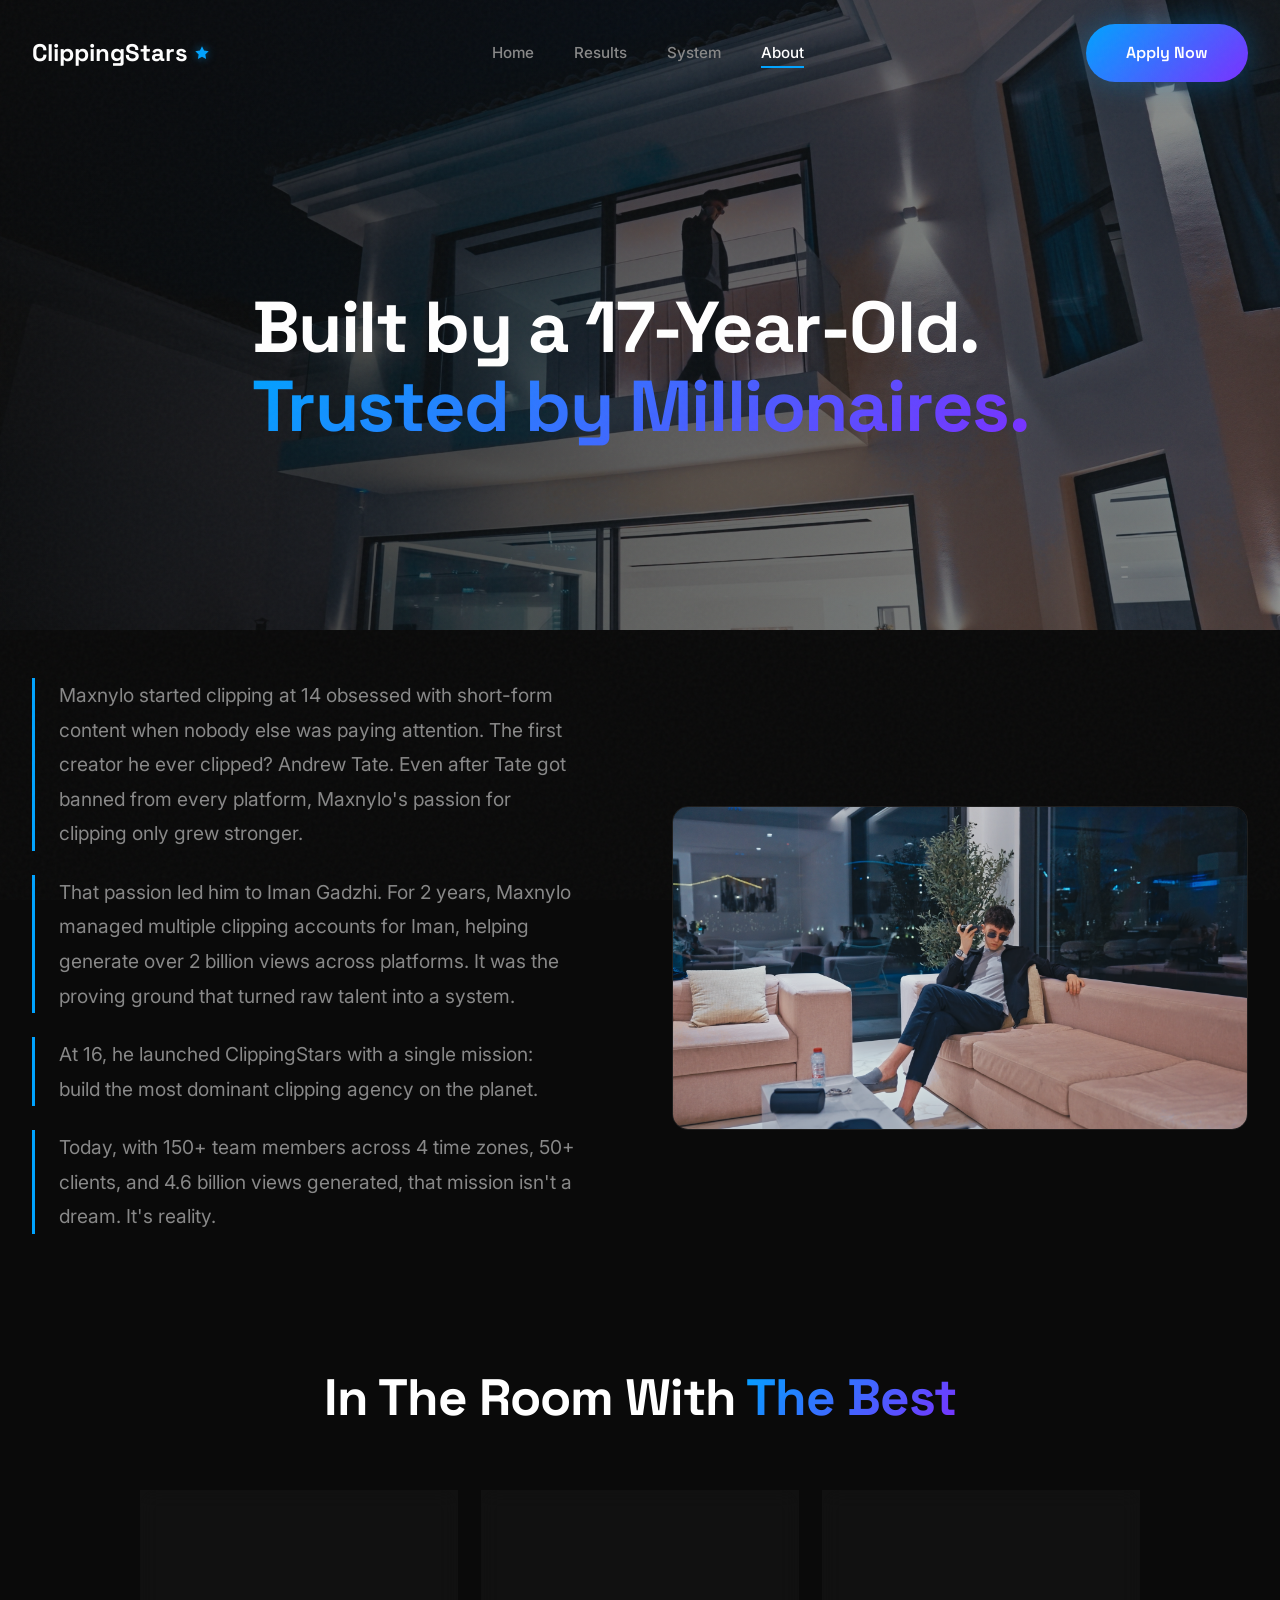
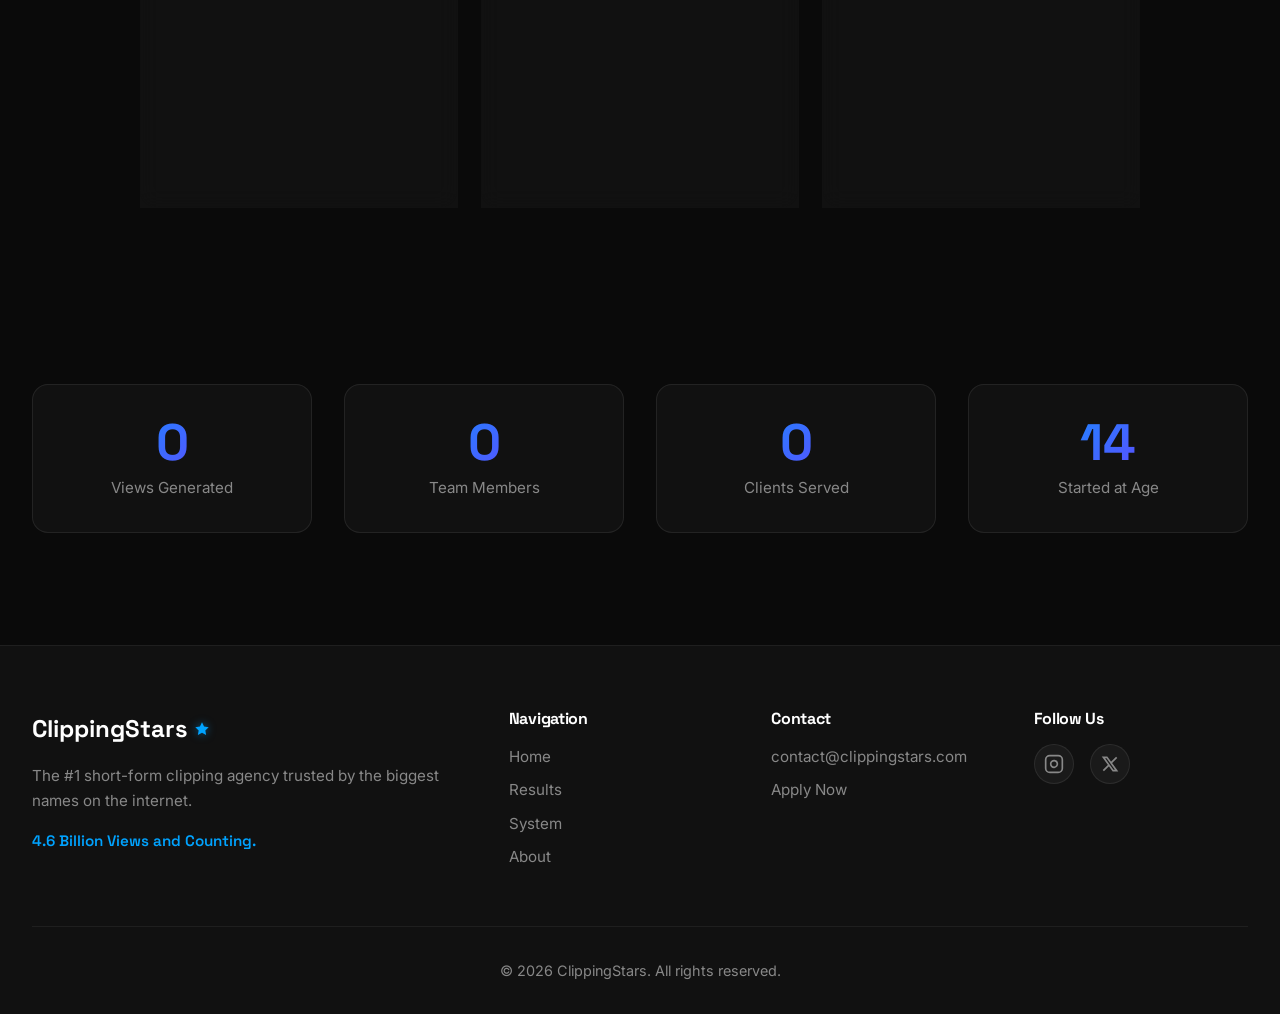
==== about.html @ 066b155d "Remove CTA sections from results, system, and about pages Keep the CTA section only on the homepage." ====
<!DOCTYPE html>
<html lang="en">
<head>
  <meta charset="UTF-8">
  <meta name="viewport" content="width=device-width, initial-scale=1.0">
  <meta name="description" content="About ClippingStars - Built by Maxnylo at 17 years old. Trusted by millionaires. 4.6B+ views generated. Follow @maxnylo">
  <title>About Us | ClippingStars</title>
  <link rel="icon" type="image/svg+xml" href="favicon.svg">
  <link rel="icon" type="image/x-icon" href="favicon.ico">
  <link rel="stylesheet" href="styles.css">
  <link rel="preconnect" href="https://fonts.googleapis.com">
  <link rel="preconnect" href="https://fonts.gstatic.com" crossorigin>
  <link href="https://fonts.googleapis.com/css2?family=Inter:wght@300;400;500;600;700;800&family=Space+Grotesk:wght@400;500;600;700&display=swap" rel="stylesheet">
</head>
<body>

  <!-- Navigation -->
  <nav class="navbar">
    <div class="container">
      <a href="index.html" class="logo">ClippingStars<span class="logo-star"><svg viewBox="0 0 24 24" xmlns="http://www.w3.org/2000/svg"><path d="M12 2l3.09 6.26L22 9.27l-5 4.87 1.18 6.88L12 17.77l-6.18 3.25L7 14.14 2 9.27l6.91-1.01L12 2z"/></svg></span></a>
      <ul class="nav-links">
        <li><a href="index.html">Home</a></li>
        <li><a href="results.html">Results</a></li>
        <li><a href="system.html">System</a></li>
        <li><a href="about.html" class="active">About</a></li>
      </ul>
      <div class="nav-cta">
        <a href="#cta" class="btn btn-primary">Apply Now</a>
      </div>
      <div class="menu-toggle">
        <span></span>
        <span></span>
        <span></span>
      </div>
    </div>
  </nav>

  <!-- Mobile Menu -->
  <div class="mobile-menu">
    <a href="index.html">Home</a>
    <a href="results.html">Results</a>
    <a href="system.html">System</a>
    <a href="about.html" class="active">About</a>
    <a href="#cta" class="btn btn-primary">Apply Now</a>
  </div>

  <!-- Hero Section -->
  <section class="hero" style="min-height: 70vh;">
    <img src="assets/max_photos/balcony_night.png" alt="Maxnylo" class="hero-bg" loading="eager">
    <div class="hero-overlay"></div>
    <div class="container">
      <div class="hero-content" style="padding-top: 8rem;">
        <h1 class="fade-in">Built by a 17-Year-Old.<br><span class="gradient-text">Trusted by Millionaires.</span></h1>
      </div>
    </div>
  </section>

  <!-- Founder Story Section -->
  <section class="founder-story">
    <div class="container">
      <div class="founder-section">
        <div class="founder-text fade-in">
          <blockquote>
            Maxnylo started clipping at 14 obsessed with short-form content when nobody else was paying attention. The first creator he ever clipped? Andrew Tate. Even after Tate got banned from every platform, Maxnylo's passion for clipping only grew stronger.
          </blockquote>
          <blockquote>
            That passion led him to Iman Gadzhi. For 2 years, Maxnylo managed multiple clipping accounts for Iman, helping generate over 2 billion views across platforms. It was the proving ground that turned raw talent into a system.
          </blockquote>
          <blockquote>
            At 16, he launched ClippingStars with a single mission: build the most dominant clipping agency on the planet.
          </blockquote>
          <blockquote>
            Today, with 150+ team members across 4 time zones, 50+ clients, and 4.6 billion views generated, that mission isn't a dream. It's reality.
          </blockquote>
        </div>
        <div class="founder-image fade-in-right">
          <img src="assets/max_photos/lounge_premium.png" alt="Maxnylo - Founder of ClippingStars" loading="lazy">
        </div>
      </div>
    </div>
  </section>

  <!-- Social Proof Photos Section -->
  <section class="social-proof-section">
    <div class="container">
      <div class="section-header fade-in">
        <h2>In The Room With <span class="gradient-text">The Best</span></h2>
      </div>
      <div class="social-proof-grid">
        <figure class="social-proof-item fade-in">
          <img src="assets/social_proof/max_iman.jpeg" alt="Social proof" loading="lazy">
        </figure>
        <figure class="social-proof-item fade-in stagger-1">
          <img src="assets/social_proof/max_proof_3.jpg" alt="Social proof" loading="lazy" style="object-position: center 30%;">
        </figure>
        <figure class="social-proof-item fade-in stagger-2">
          <img src="assets/social_proof/max_proof_4.jpg" alt="Social proof" loading="lazy">
        </figure>
      </div>
    </div>
  </section>

  <!-- Key Stats Section -->
  <section class="key-stats-section">
    <div class="container">
      <div class="key-stats">
        <div class="key-stat fade-in">
          <div class="key-stat-number" data-count="4600000000" data-suffix="+">0</div>
          <div class="key-stat-label">Views Generated</div>
        </div>
        <div class="key-stat fade-in stagger-1">
          <div class="key-stat-number" data-count="150" data-suffix="+">0</div>
          <div class="key-stat-label">Team Members</div>
        </div>
        <div class="key-stat fade-in stagger-2">
          <div class="key-stat-number" data-count="50" data-suffix="+">0</div>
          <div class="key-stat-label">Clients Served</div>
        </div>
        <div class="key-stat fade-in stagger-3">
          <div class="key-stat-number">14</div>
          <div class="key-stat-label">Started at Age</div>
        </div>
      </div>
    </div>
  </section>

  <!-- Footer -->
  <footer class="footer">
    <div class="container">
      <div class="footer-content">
        <div class="footer-brand">
          <a href="index.html" class="logo">ClippingStars<span class="logo-star"><svg viewBox="0 0 24 24" xmlns="http://www.w3.org/2000/svg"><path d="M12 2l3.09 6.26L22 9.27l-5 4.87 1.18 6.88L12 17.77l-6.18 3.25L7 14.14 2 9.27l6.91-1.01L12 2z"/></svg></span></a>
          <p>The #1 short-form clipping agency trusted by the biggest names on the internet.</p>
          <p class="footer-tagline">4.6 Billion Views and Counting.</p>
        </div>
        <div class="footer-nav">
          <h4>Navigation</h4>
          <ul class="footer-links">
            <li><a href="index.html">Home</a></li>
                        <li><a href="results.html">Results</a></li>
            <li><a href="system.html">System</a></li>
            <li><a href="about.html">About</a></li>
          </ul>
        </div>
        <div class="footer-contact">
          <h4>Contact</h4>
          <ul class="footer-links">
            <li><a href="mailto:contact@clippingstars.com">contact@clippingstars.com</a></li>
            <li><a href="#cta">Apply Now</a></li>
          </ul>
        </div>
        <div class="footer-social">
          <h4>Follow Us</h4>
          <div class="social-links">
            <a href="https://www.instagram.com/maxnylo" aria-label="Instagram @maxnylo">
              <svg xmlns="http://www.w3.org/2000/svg" width="20" height="20" viewBox="0 0 24 24" fill="none" stroke="currentColor" stroke-width="2">
                <rect x="2" y="2" width="20" height="20" rx="5" ry="5"/>
                <path d="M16 11.37A4 4 0 1 1 12.63 8 4 4 0 0 1 16 11.37z"/>
                <line x1="17.5" y1="6.5" x2="17.51" y2="6.5"/>
              </svg>
            </a>
            <a href="#" aria-label="Twitter/X">
              <svg xmlns="http://www.w3.org/2000/svg" width="20" height="20" viewBox="0 0 24 24" fill="none" stroke="currentColor" stroke-width="2">
                <path d="M4 4l11.733 16h4.267l-11.733-16zM4 20l6.4-6.4M20 4l-6.4 6.4"/>
              </svg>
            </a>
          </div>
        </div>
      </div>
      <div class="footer-bottom">
        <p>&copy; 2026 ClippingStars. All rights reserved.</p>
      </div>
    </div>
  </footer>

  <!-- Mobile Bottom Navigation -->
  <nav class="bottom-nav">
    <a href="index.html" class="bottom-nav-item">
      <svg xmlns="http://www.w3.org/2000/svg" width="24" height="24" viewBox="0 0 24 24" fill="none" stroke="currentColor" stroke-width="2">
        <path d="M3 9l9-7 9 7v11a2 2 0 0 1-2 2H5a2 2 0 0 1-2-2z"/>
        <polyline points="9 22 9 12 15 12 15 22"/>
      </svg>
      <span>Home</span>
    </a>
    <a href="results.html" class="bottom-nav-item">
      <svg xmlns="http://www.w3.org/2000/svg" width="24" height="24" viewBox="0 0 24 24" fill="none" stroke="currentColor" stroke-width="2">
        <path d="M6 9H4.5a2.5 2.5 0 0 1 0-5C7 4 8 5.5 8 8v9a2 2 0 0 1-2 2H4"/>
        <path d="M18 9h1.5a2.5 2.5 0 0 0 0-5C17 4 16 5.5 16 8v9a2 2 0 0 0 2 2h2"/>
        <path d="M8 4h8"/>
        <path d="M8 8h8"/>
      </svg>
      <span>Results</span>
    </a>
    <a href="system.html" class="bottom-nav-item">
      <svg xmlns="http://www.w3.org/2000/svg" width="24" height="24" viewBox="0 0 24 24" fill="none" stroke="currentColor" stroke-width="2">
        <circle cx="12" cy="12" r="3"/>
        <path d="M19.4 15a1.65 1.65 0 0 0 .33 1.82l.06.06a2 2 0 0 1 0 2.83 2 2 0 0 1-2.83 0l-.06-.06a1.65 1.65 0 0 0-1.82-.33 1.65 1.65 0 0 0-1 1.51V21a2 2 0 0 1-2 2 2 2 0 0 1-2-2v-.09A1.65 1.65 0 0 0 9 19.4a1.65 1.65 0 0 0-1.82.33l-.06.06a2 2 0 0 1-2.83 0 2 2 0 0 1 0-2.83l.06-.06a1.65 1.65 0 0 0 .33-1.82 1.65 1.65 0 0 0-1.51-1H3a2 2 0 0 1-2-2 2 2 0 0 1 2-2h.09A1.65 1.65 0 0 0 4.6 9a1.65 1.65 0 0 0-.33-1.82l-.06-.06a2 2 0 0 1 0-2.83 2 2 0 0 1 2.83 0l.06.06a1.65 1.65 0 0 0 1.82.33H9a1.65 1.65 0 0 0 1-1.51V3a2 2 0 0 1 2-2 2 2 0 0 1 2 2v.09a1.65 1.65 0 0 0 1 1.51 1.65 1.65 0 0 0 1.82-.33l.06-.06a2 2 0 0 1 2.83 0 2 2 0 0 1 0 2.83l-.06.06a1.65 1.65 0 0 0-.33 1.82V9a1.65 1.65 0 0 0 1.51 1H21a2 2 0 0 1 2 2 2 2 0 0 1-2 2h-.09a1.65 1.65 0 0 0-1.51 1z"/>
      </svg>
      <span>System</span>
    </a>
    <a href="about.html" class="bottom-nav-item active">
      <svg xmlns="http://www.w3.org/2000/svg" width="24" height="24" viewBox="0 0 24 24" fill="none" stroke="currentColor" stroke-width="2">
        <circle cx="12" cy="12" r="10"/>
        <line x1="12" y1="16" x2="12" y2="12"/>
        <line x1="12" y1="8" x2="12.01" y2="8"/>
      </svg>
      <span>About</span>
    </a>
    <a href="#cta" class="bottom-nav-item bottom-nav-cta">
      <svg xmlns="http://www.w3.org/2000/svg" width="24" height="24" viewBox="0 0 24 24" fill="none" stroke="currentColor" stroke-width="2">
        <line x1="12" y1="19" x2="12" y2="5"/>
        <polyline points="5 12 12 5 19 12"/>
      </svg>
      <span>Apply</span>
    </a>
  </nav>

  <!-- Apply Modal -->
  <div class="apply-modal" id="applyModal">
    <div class="apply-overlay"></div>
    <div class="apply-card">
      <button class="apply-close" id="applyClose">&times;</button>
      <h2>Apply To Work With Us</h2>
      <form id="applyForm">
        <input type="text" name="name" placeholder="Your Name" required>
        <input type="email" name="email" placeholder="Your Email" required>
        <textarea name="message" placeholder="Tell us about your content and goals" rows="4" required></textarea>
        <button type="submit">Submit Application</button>
      </form>
      <div class="apply-success" id="applySuccess" style="display:none;">
        <h3>Application Received!</h3>
        <p>We'll be in touch within 48 hours.</p>
      </div>
    </div>
  </div>

  <script src="main.js"></script>
</body>
</html>
---- styles.css ----
/* ClippingStars Global Styles */

/* CSS Reset & Variables */
*, *::before, *::after {
  box-sizing: border-box;
  margin: 0;
  padding: 0;
}

:root {
  --bg-primary: #0a0a0a;
  --bg-secondary: #111111;
  --bg-card: rgba(255, 255, 255, 0.03);
  --text-primary: #ffffff;
  --text-secondary: #888888;
  --accent-blue: #00A3FF;
  --accent-purple: #7B2FFF;
  --gradient-main: linear-gradient(135deg, #00A3FF, #7B2FFF);
  --glow-blue: 0 0 30px rgba(0, 163, 255, 0.3);
  --border-subtle: 1px solid rgba(255, 255, 255, 0.06);
  --glass: rgba(255, 255, 255, 0.04);
  --glass-border: rgba(255, 255, 255, 0.08);
  --transition-fast: 0.2s ease;
  --transition-medium: 0.4s ease;
  --transition-slow: 0.6s ease;
}

/* Fonts */
@import url('https://fonts.googleapis.com/css2?family=Inter:wght@300;400;500;600;700;800&family=Space+Grotesk:wght@400;500;600;700&display=swap');

html {
  scroll-behavior: smooth;
}

body {
  font-family: 'Inter', -apple-system, BlinkMacSystemFont, sans-serif;
  background-color: var(--bg-primary);
  color: var(--text-primary);
  line-height: 1.6;
  overflow-x: hidden;
  -webkit-font-smoothing: antialiased;
  -moz-osx-font-smoothing: grayscale;
}

/* Background grain texture overlay */
body::before {
  content: '';
  position: fixed;
  top: 0;
  left: 0;
  width: 100%;
  height: 100%;
  background-image: url("data:image/svg+xml,%3Csvg viewBox='0 0 256 256' xmlns='http://www.w3.org/2000/svg'%3E%3Cfilter id='noise'%3E%3CfeTurbulence type='fractalNoise' baseFrequency='0.9' numOctaves='4' stitchTiles='stitch'/%3E%3C/filter%3E%3Crect width='100%25' height='100%25' filter='url(%23noise)'/%3E%3C/svg%3E");
  opacity: 0.03;
  pointer-events: none;
  z-index: 9999;
}

/* Typography */
h1, h2, h3, h4, h5, h6 {
  font-family: 'Space Grotesk', sans-serif;
  font-weight: 700;
  line-height: 1.1;
  letter-spacing: -0.02em;
}

h1 {
  font-size: clamp(2.5rem, 6vw, 4.5rem);
}

h2 {
  font-size: clamp(2rem, 4vw, 3.5rem);
}

h3 {
  font-size: clamp(1.5rem, 3vw, 2rem);
}

p {
  color: var(--text-secondary);
  font-size: 1.1rem;
  max-width: 650px;
}

a {
  color: var(--accent-blue);
  text-decoration: none;
  transition: var(--transition-fast);
}

a:hover {
  color: var(--text-primary);
}

img {
  max-width: 100%;
  height: auto;
  display: block;
}

/* Gradient text */
.gradient-text {
  background: var(--gradient-main);
  -webkit-background-clip: text;
  -webkit-text-fill-color: transparent;
  background-clip: text;
}

/* Container */
.container {
  max-width: 1400px;
  margin: 0 auto;
  padding: 0 2rem;
}

/* Buttons */
.btn {
  display: inline-flex;
  align-items: center;
  justify-content: center;
  gap: 0.5rem;
  padding: 1rem 2.5rem;
  font-family: 'Space Grotesk', sans-serif;
  font-size: 1rem;
  font-weight: 600;
  border: none;
  border-radius: 50px;
  cursor: pointer;
  transition: all var(--transition-medium);
  text-decoration: none;
}

.btn-primary {
  background: var(--gradient-main);
  color: var(--text-primary);
  box-shadow: var(--glow-blue);
}

.btn-primary:hover {
  transform: translateY(-3px);
  box-shadow: 0 0 50px rgba(0, 163, 255, 0.5);
  color: var(--text-primary);
}

.btn-secondary {
  background: transparent;
  color: var(--text-primary);
  border: 1px solid var(--glass-border);
}

.btn-secondary:hover {
  background: var(--glass);
  border-color: var(--accent-blue);
}

.btn-large {
  padding: 1.25rem 3rem;
  font-size: 1.1rem;
}

/* Text link with arrow */
.link-arrow {
  display: inline-flex;
  align-items: center;
  gap: 0.5rem;
  color: var(--accent-blue);
  font-weight: 500;
  transition: var(--transition-fast);
}

.link-arrow:hover {
  gap: 1rem;
  color: var(--text-primary);
}

/* Hero link - high visibility on dark backgrounds */
.link-arrow-hero {
  display: inline-flex;
  align-items: center;
  gap: 0.5rem;
  color: #ffffff;
  font-size: 1.125rem;
  font-weight: 500;
  transition: var(--transition-fast);
}

.link-arrow-hero:hover {
  gap: 1rem;
  color: #ffffff;
  text-shadow: 0 0 20px rgba(0, 163, 255, 0.6), 0 0 40px rgba(0, 163, 255, 0.3);
}

.link-arrow-hero span {
  transition: var(--transition-fast);
}

.link-arrow-hero:hover span {
  transform: translateX(4px);
}

/* ==================== NAVIGATION ==================== */
.navbar {
  position: fixed;
  top: 0;
  left: 0;
  right: 0;
  z-index: 1000;
  padding: 1.5rem 0;
  transition: all var(--transition-medium);
}

.navbar.scrolled {
  background: rgba(10, 10, 10, 0.95);
  backdrop-filter: blur(20px);
  padding: 1rem 0;
  border-bottom: var(--border-subtle);
}

.navbar .container {
  display: flex;
  align-items: center;
  justify-content: space-between;
}

.logo {
  font-family: 'Space Grotesk', sans-serif;
  font-size: 1.5rem;
  font-weight: 700;
  color: var(--text-primary);
  display: flex;
  align-items: center;
  gap: 0.25rem;
}

.logo-star {
  display: inline-flex;
  align-items: center;
  margin-left: 2px;
}

.logo-star svg {
  width: 16px;
  height: 16px;
  fill: var(--accent-blue);
  filter: drop-shadow(0 0 4px rgba(0, 163, 255, 0.5));
}

.nav-links {
  display: flex;
  align-items: center;
  gap: 2.5rem;
  list-style: none;
}

.nav-links a {
  color: var(--text-secondary);
  font-weight: 500;
  font-size: 0.95rem;
  transition: var(--transition-fast);
  position: relative;
}

.nav-links a::after {
  content: '';
  position: absolute;
  bottom: -6px;
  left: 0;
  width: 0;
  height: 2px;
  background: var(--accent-blue);
  transition: var(--transition-fast);
}

.nav-links a:hover,
.nav-links a.active {
  color: var(--text-primary);
}

.nav-links a.active::after,
.nav-links a:hover::after {
  width: 100%;
}

.nav-cta {
  display: flex;
  align-items: center;
}

/* Mobile menu toggle */
.menu-toggle {
  display: none;
  flex-direction: column;
  gap: 5px;
  cursor: pointer;
  padding: 10px;
  z-index: 1001;
}

.menu-toggle span {
  width: 25px;
  height: 2px;
  background: var(--text-primary);
  transition: var(--transition-fast);
}

.menu-toggle.active span:nth-child(1) {
  transform: rotate(45deg) translate(5px, 5px);
}

.menu-toggle.active span:nth-child(2) {
  opacity: 0;
}

.menu-toggle.active span:nth-child(3) {
  transform: rotate(-45deg) translate(5px, -5px);
}

/* Mobile menu */
.mobile-menu {
  position: fixed;
  top: 0;
  right: -100%;
  width: 100%;
  height: 100vh;
  background: var(--bg-primary);
  display: flex;
  flex-direction: column;
  align-items: center;
  justify-content: center;
  gap: 2rem;
  transition: var(--transition-medium);
  z-index: 999;
}

.mobile-menu.active {
  right: 0;
}

.mobile-menu a {
  font-family: 'Space Grotesk', sans-serif;
  font-size: 1.5rem;
  color: var(--text-primary);
  font-weight: 600;
}

.mobile-menu a.active {
  color: var(--accent-blue);
}

/* ==================== HERO SECTIONS ==================== */
.hero {
  min-height: 100vh;
  display: flex;
  align-items: center;
  position: relative;
  overflow: hidden;
}

.hero-bg {
  position: absolute;
  top: 0;
  left: 0;
  width: 100%;
  height: 100%;
  object-fit: cover;
  z-index: -2;
}

.hero-overlay {
  position: absolute;
  top: 0;
  left: 0;
  width: 100%;
  height: 100%;
  background: linear-gradient(90deg, rgba(10, 10, 10, 0.9) 0%, rgba(10, 10, 10, 0.6) 50%, rgba(10, 10, 10, 0.4) 100%);
  z-index: -1;
}

/* Hero with gradient background (no image) */
.hero-gradient {
  background: linear-gradient(135deg, var(--bg-primary) 0%, #0d1117 50%, var(--bg-primary) 100%);
}

.hero-overlay-gradient {
  position: absolute;
  top: 0;
  left: 0;
  width: 100%;
  height: 100%;
  background: radial-gradient(ellipse at 30% 50%, rgba(0, 163, 255, 0.08) 0%, transparent 50%),
              radial-gradient(ellipse at 70% 80%, rgba(123, 47, 255, 0.06) 0%, transparent 40%);
  z-index: 0;
}

/* Hero split layout */
.hero-split {
  display: grid;
  grid-template-columns: 1fr 1fr;
  gap: 4rem;
  align-items: center;
  position: relative;
  z-index: 1;
}

/* Hero proof card */
.hero-proof {
  display: flex;
  justify-content: center;
  align-items: center;
}

.proof-card {
  background: var(--bg-card);
  border: 1px solid var(--glass-border);
  border-radius: 16px;
  overflow: hidden;
  box-shadow: 0 25px 50px -12px rgba(0, 0, 0, 0.5), var(--glow-blue);
  transition: var(--transition-medium);
  max-width: 450px;
}

.proof-card:hover {
  transform: translateY(-8px) scale(1.02);
  box-shadow: 0 35px 60px -15px rgba(0, 0, 0, 0.6), 0 0 40px rgba(0, 163, 255, 0.3);
}

.proof-card img {
  width: 100%;
  height: auto;
  display: block;
}

.proof-label {
  padding: 1rem 1.5rem;
  background: var(--bg-secondary);
  font-family: 'Space Grotesk', sans-serif;
  font-size: 0.9rem;
  font-weight: 600;
  color: var(--accent-blue);
  text-align: center;
}

.hero-content {
  max-width: 800px;
  padding-top: 6rem;
}

.hero h1 {
  margin-bottom: 1.5rem;
}

.hero p {
  font-size: 1.25rem;
  margin-bottom: 2.5rem;
}

.hero-cta {
  display: flex;
  align-items: center;
  gap: 2rem;
  flex-wrap: wrap;
}

/* Stats bar */
.stats-bar {
  display: grid;
  grid-template-columns: repeat(4, 1fr);
  gap: 2rem;
  margin-top: 4rem;
  padding-top: 3rem;
  border-top: var(--border-subtle);
}

.stat-item {
  text-align: left;
}

.stat-number {
  font-family: 'Space Grotesk', sans-serif;
  font-size: clamp(2.5rem, 5vw, 4rem);
  font-weight: 700;
  background: var(--gradient-main);
  -webkit-background-clip: text;
  -webkit-text-fill-color: transparent;
  background-clip: text;
  line-height: 1;
  margin-bottom: 0.5rem;
}

.stat-label {
  font-size: 0.9rem;
  color: var(--text-secondary);
  text-transform: uppercase;
  letter-spacing: 0.05em;
}

/* Scroll indicator */
.scroll-indicator {
  position: absolute;
  bottom: 3rem;
  left: 50%;
  transform: translateX(-50%);
  display: flex;
  flex-direction: column;
  align-items: center;
  gap: 0.5rem;
  color: var(--text-secondary);
  font-size: 0.8rem;
  animation: bounce 2s infinite;
}

.scroll-indicator svg {
  width: 24px;
  height: 24px;
}

@keyframes bounce {
  0%, 20%, 50%, 80%, 100% {
    transform: translateX(-50%) translateY(0);
  }
  40% {
    transform: translateX(-50%) translateY(-10px);
  }
  60% {
    transform: translateX(-50%) translateY(-5px);
  }
}

/* Page hero (smaller) */
.page-hero {
  padding: 10rem 0 5rem;
  text-align: center;
  position: relative;
  overflow: hidden;
}

.page-hero::before {
  content: '';
  position: absolute;
  top: 0;
  left: 50%;
  transform: translateX(-50%);
  width: 800px;
  height: 400px;
  background: radial-gradient(ellipse, rgba(0, 163, 255, 0.1) 0%, transparent 70%);
  pointer-events: none;
}

.page-hero h1 {
  margin-bottom: 1rem;
}

.page-hero p {
  margin: 0 auto;
  max-width: 600px;
}

/* ==================== DASHBOARD HERO ==================== */
.hero-dashboard {
  min-height: 100vh;
  position: relative;
  overflow: hidden;
  background: #050505;
  display: flex;
  align-items: center;
  justify-content: center;
  margin-bottom: 0;
  padding-bottom: 0;
  /* Performance: contain layout, style, and paint within this element */
  contain: layout style paint;
}

/* Animated Gradient Mesh Background (optimized - 2 colors, 30s, will-change) */
.gradient-mesh {
  position: absolute;
  top: 0;
  left: 0;
  width: 100%;
  height: 100%;
  background:
    radial-gradient(ellipse 80% 50% at 20% 40%, rgba(0, 50, 120, 0.4) 0%, transparent 50%),
    radial-gradient(ellipse 60% 40% at 80% 60%, rgba(60, 0, 100, 0.3) 0%, transparent 50%);
  z-index: 0;
  animation: meshShift 35s linear infinite;
  will-change: background;
}

@keyframes meshShift {
  0%, 100% {
    background:
      radial-gradient(ellipse 80% 50% at 20% 40%, rgba(0, 50, 120, 0.4) 0%, transparent 50%),
      radial-gradient(ellipse 60% 40% at 80% 60%, rgba(60, 0, 100, 0.3) 0%, transparent 50%);
  }
  50% {
    background:
      radial-gradient(ellipse 70% 60% at 70% 50%, rgba(0, 60, 130, 0.35) 0%, transparent 50%),
      radial-gradient(ellipse 80% 50% at 30% 70%, rgba(80, 0, 120, 0.3) 0%, transparent 50%);
  }
}

/* Glowing Orbs (optimized - 3 orbs, radial-gradient blur, transform only) */
.glowing-orbs {
  position: absolute;
  top: 0;
  left: 0;
  width: 100%;
  height: 100%;
  z-index: 1;
  pointer-events: none;
  overflow: hidden;
}

.orb {
  position: absolute;
  border-radius: 50%;
  /* Use radial-gradient for soft blur effect instead of filter:blur */
  will-change: transform;
}

.orb-1 {
  width: 300px;
  height: 300px;
  background: radial-gradient(circle, rgba(0, 163, 255, 0.35) 0%, rgba(0, 163, 255, 0) 70%);
  top: 10%;
  left: 10%;
  animation: orbFloat1 30s linear infinite;
}

.orb-2 {
  width: 250px;
  height: 250px;
  background: radial-gradient(circle, rgba(123, 47, 255, 0.3) 0%, rgba(123, 47, 255, 0) 70%);
  top: 60%;
  right: 15%;
  animation: orbFloat2 35s linear infinite;
}

.orb-3 {
  width: 280px;
  height: 280px;
  background: radial-gradient(circle, rgba(0, 100, 200, 0.25) 0%, rgba(0, 100, 200, 0) 70%);
  bottom: 20%;
  left: 30%;
  animation: orbFloat3 28s linear infinite;
}

/* Hide 4th orb for performance */
.orb-4 {
  display: none;
}

@keyframes orbFloat1 {
  0%, 100% { transform: translate(0, 0); }
  25% { transform: translate(50px, 30px); }
  50% { transform: translate(20px, 60px); }
  75% { transform: translate(-30px, 20px); }
}

@keyframes orbFloat2 {
  0%, 100% { transform: translate(0, 0); }
  25% { transform: translate(-40px, -20px); }
  50% { transform: translate(-60px, 30px); }
  75% { transform: translate(-20px, -40px); }
}

@keyframes orbFloat3 {
  0%, 100% { transform: translate(0, 0); }
  25% { transform: translate(30px, -40px); }
  50% { transform: translate(60px, -20px); }
  75% { transform: translate(20px, 30px); }
}

/* Scan Lines Overlay */
.scan-lines {
  position: absolute;
  top: 0;
  left: 0;
  width: 100%;
  height: 100%;
  background: repeating-linear-gradient(
    0deg,
    transparent,
    transparent 2px,
    rgba(0, 0, 0, 0.03) 2px,
    rgba(0, 0, 0, 0.03) 4px
  );
  z-index: 2;
  pointer-events: none;
}

/* Constellation Lines (optimized - static, no animation) */
.constellation-lines {
  position: absolute;
  top: 0;
  left: 0;
  width: 100%;
  height: 100%;
  z-index: 2;
  pointer-events: none;
}

.constellation-line {
  opacity: 0.05;
  stroke-dasharray: 5 10;
  /* No animation for performance */
}

/* Grid Pattern Background */
.dashboard-grid {
  position: absolute;
  top: 0;
  left: 0;
  width: 100%;
  height: 100%;
  background-image:
    radial-gradient(circle at 1px 1px, rgba(255,255,255,0.03) 1px, transparent 0);
  background-size: 40px 40px;
  z-index: 3;
}

/* Animated Growth Line */
.growth-line {
  position: absolute;
  bottom: 20%;
  left: 0;
  width: 100%;
  height: 50%;
  z-index: 2;
  opacity: 0.4;
}

.growth-path {
  stroke-dasharray: 2000;
  stroke-dashoffset: 2000;
  animation: drawLine 6s linear infinite;
  opacity: 0.8;
}

@keyframes drawLine {
  0% {
    stroke-dashoffset: 2000;
  }
  50% {
    stroke-dashoffset: 0;
  }
  100% {
    stroke-dashoffset: 0;
  }
}

/* Floating Proof Cards */
.floating-cards {
  position: absolute;
  top: 0;
  left: 0;
  width: 100%;
  height: 100%;
  z-index: 5;
  pointer-events: none;
}

.floating-card {
  position: absolute;
  left: var(--x);
  top: var(--y);
  width: 160px;
  transform: rotate(var(--rotate));
  opacity: 0.5;
  animation: float var(--float-speed, 6s) linear infinite;
  animation-delay: var(--delay);
  border-radius: 12px;
  overflow: hidden;
  border: 1px solid rgba(0, 163, 255, 0.2);
  box-shadow: 0 8px 32px rgba(0,0,0,0.5);
  will-change: transform;
}

/* Different card sizes */
.floating-card.card-featured {
  width: 450px;
  opacity: 0.85;
  border: 2px solid rgba(0, 163, 255, 0.5);
  box-shadow: 0 20px 60px rgba(0,0,0,0.7), 0 0 40px rgba(0, 163, 255, 0.25);
  z-index: 10;
}

.floating-card.card-featured-secondary {
  width: 380px;
  opacity: 0.75;
  border: 2px solid rgba(123, 47, 255, 0.4);
  box-shadow: 0 16px 50px rgba(0,0,0,0.6), 0 0 30px rgba(123, 47, 255, 0.2);
  z-index: 9;
}

.floating-card.card-lg {
  width: 220px;
  opacity: 0.5;
  box-shadow: 0 12px 40px rgba(0,0,0,0.6);
}

.floating-card.card-md {
  width: 160px;
  opacity: 0.4;
}

.floating-card.card-sm {
  width: 120px;
  opacity: 0.35;
}

.floating-card img {
  width: 100%;
  height: auto;
  display: block;
}

@keyframes float {
  0%, 100% {
    transform: rotate(var(--rotate)) translateY(0);
  }
  50% {
    transform: rotate(var(--rotate)) translateY(-20px);
  }
}

/* Floating Stat Bubbles */
.stat-bubbles {
  position: absolute;
  top: 0;
  left: 0;
  width: 100%;
  height: 100%;
  z-index: 4;
  pointer-events: none;
  overflow: hidden;
}

.stat-bubble {
  position: absolute;
  top: var(--y);
  left: var(--start-x);
  padding: 0.5rem 1rem;
  background: rgba(255,255,255,0.05);
  border: 1px solid rgba(255,255,255,0.1);
  border-radius: 50px;
  font-family: 'Space Grotesk', sans-serif;
  font-size: 0.85rem;
  font-weight: 600;
  color: rgba(255,255,255,0.5);
  opacity: 0.6;
  animation: drift var(--duration) linear infinite;
  white-space: nowrap;
  /* Removed backdrop-filter for performance */
}

.stat-bubble.viral {
  background: rgba(0,163,255,0.1);
  border-color: rgba(0,163,255,0.3);
  color: var(--accent-blue);
}

/* Optimized drift animation - no opacity changes for better performance */
@keyframes drift {
  0% {
    left: var(--start-x);
  }
  100% {
    left: var(--end-x);
  }
}

/* Dashboard Main Content */
.dashboard-content {
  position: relative;
  z-index: 10;
  text-align: center;
  padding: 2rem;
  max-width: 900px;
}

/* Live Counter */
.live-counter {
  margin-bottom: 2rem;
}

.counter-number {
  font-family: 'Space Grotesk', sans-serif;
  font-size: clamp(2.5rem, 8vw, 5rem);
  font-weight: 700;
  background: var(--gradient-main);
  -webkit-background-clip: text;
  -webkit-text-fill-color: transparent;
  background-clip: text;
  line-height: 1;
  letter-spacing: -0.02em;
  filter: drop-shadow(0 0 30px rgba(0, 163, 255, 0.4));
}

.counter-label {
  font-size: 1rem;
  color: var(--text-secondary);
  margin-top: 0.5rem;
  letter-spacing: 0.05em;
}

/* Dashboard Headline */
.hero-dashboard h1 {
  font-size: clamp(2rem, 6vw, 4rem);
  margin-bottom: 1.5rem;
  text-shadow: 0 4px 30px rgba(0,0,0,0.5);
}

.hero-subtitle {
  font-size: 1.2rem;
  color: var(--text-secondary);
  margin-bottom: 2.5rem;
  max-width: 600px;
  margin-left: auto;
  margin-right: auto;
}

.hero-dashboard .hero-cta {
  display: flex;
  align-items: center;
  justify-content: center;
  gap: 2rem;
  flex-wrap: wrap;
}

/* Scroll Indicator for Dashboard */
.hero-dashboard .scroll-indicator {
  position: absolute;
  bottom: 2rem;
  left: 50%;
  transform: translateX(-50%);
  display: flex;
  flex-direction: column;
  align-items: center;
  gap: 0.5rem;
  color: var(--text-secondary);
  font-size: 0.75rem;
  text-transform: uppercase;
  letter-spacing: 0.1em;
  z-index: 10;
}

.scroll-line {
  width: 1px;
  height: 40px;
  background: linear-gradient(to bottom, var(--accent-blue), transparent);
  animation: scrollPulse 2s linear infinite;
}

@keyframes scrollPulse {
  0%, 100% {
    transform: scaleY(1);
  }
  50% {
    transform: scaleY(1.2);
  }
}

/* Dashboard Hero Mobile */
@media (max-width: 768px) {
  .hero-dashboard {
    min-height: 100vh;
    padding: 6rem 0 2rem;
  }

  /* Floating cards as visible background decoration */
  .floating-cards {
    z-index: 1;
    pointer-events: none;
  }

  /* Hide all floating cards by default on mobile */
  .floating-card {
    display: none !important;
  }

  /* Mobile: Show 5 screenshots - 2 top, 1 middle-right, 2 bottom */
  /* Top Left */
  .floating-card.card-featured {
    display: block !important;
    position: absolute;
    width: 220px !important;
    opacity: 0.5 !important;
    top: 4% !important;
    left: -10px !important;
    right: auto !important;
    transform: rotate(-5deg) !important;
    z-index: 1;
    animation: none !important;
    border: 1px solid rgba(0, 163, 255, 0.3) !important;
    box-shadow: 0 8px 32px rgba(0,0,0,0.5), 0 0 20px rgba(0, 163, 255, 0.15) !important;
  }

  /* Top Right */
  .floating-card.card-featured-secondary {
    display: block !important;
    position: absolute;
    width: 130px !important;
    opacity: 0.45 !important;
    top: 8% !important;
    left: auto !important;
    right: -10px !important;
    bottom: auto !important;
    transform: rotate(6deg) !important;
    z-index: 1;
    animation: none !important;
    border: 1px solid rgba(123, 47, 255, 0.3) !important;
    box-shadow: 0 8px 32px rgba(0,0,0,0.5), 0 0 20px rgba(123, 47, 255, 0.15) !important;
  }

  /* Middle Right - fills the dark gap between top cards (3rd child - ig_88m_spike) */
  .floating-card:nth-child(3) {
    display: block !important;
    position: absolute;
    width: 100px !important;
    opacity: 0.35 !important;
    top: 22% !important;
    bottom: auto !important;
    left: auto !important;
    right: 15% !important;
    transform: rotate(-8deg) !important;
    z-index: 1;
    animation: none !important;
    border: 1px solid rgba(0, 163, 255, 0.2) !important;
    box-shadow: 0 8px 32px rgba(0,0,0,0.5), 0 0 15px rgba(0, 163, 255, 0.1) !important;
  }

  /* Bottom Left - moved LOWER to avoid text overlap (4th card - tiktok_17m_viral) */
  .floating-card:nth-child(4) {
    display: block !important;
    position: absolute;
    width: 110px !important;
    opacity: 0.25 !important;
    top: auto !important;
    bottom: 4% !important;
    left: -10px !important;
    right: auto !important;
    transform: rotate(5deg) !important;
    z-index: 1;
    animation: none !important;
    border: 1px solid rgba(0, 163, 255, 0.2) !important;
    box-shadow: 0 8px 32px rgba(0,0,0,0.5), 0 0 15px rgba(0, 163, 255, 0.1) !important;
  }

  /* Bottom Right - moved LOWER to avoid text overlap (5th card - ig_27m_reel) */
  .floating-card:nth-child(5) {
    display: block !important;
    position: absolute;
    width: 100px !important;
    opacity: 0.25 !important;
    top: auto !important;
    bottom: 2% !important;
    left: auto !important;
    right: -5px !important;
    transform: rotate(-6deg) !important;
    z-index: 1;
    animation: none !important;
    border: 1px solid rgba(123, 47, 255, 0.2) !important;
    box-shadow: 0 8px 32px rgba(0,0,0,0.5), 0 0 15px rgba(123, 47, 255, 0.1) !important;
  }

  /* Hide ALL stat bubbles on mobile - they overlap text */
  .stat-bubbles {
    display: none !important;
  }

  /* Hide all orbs on mobile for performance */
  .glowing-orbs {
    display: none;
  }

  /* Hide scan lines on mobile */
  .scan-lines {
    display: none;
  }

  /* Hide constellation lines on mobile */
  .constellation-lines {
    display: none;
  }

  /* Hide scroll indicator on mobile - bottom nav is there */
  .hero-dashboard .scroll-indicator {
    display: none;
  }

  /* Dark spotlight gradient behind text for readability */
  .dashboard-content {
    position: relative;
    z-index: 10;
  }

  .dashboard-content::before {
    content: '';
    position: absolute;
    top: 50%;
    left: 50%;
    transform: translate(-50%, -50%);
    width: 120%;
    height: 130%;
    background: radial-gradient(ellipse at center, rgba(0, 0, 0, 0.75) 0%, rgba(0, 0, 0, 0.4) 40%, transparent 70%);
    z-index: -1;
    pointer-events: none;
  }

  /* Counter with enhanced readability */
  .live-counter {
    position: relative;
    z-index: 10;
  }

  .counter-number {
    font-size: 2.2rem;
    text-shadow: 0 0 30px rgba(0, 163, 255, 0.5), 0 0 60px rgba(0, 163, 255, 0.3);
  }

  .counter-label {
    font-size: 0.85rem;
    text-shadow: 0 2px 10px rgba(0, 0, 0, 0.9);
  }

  /* Headline with text shadow for readability */
  .hero-dashboard h1 {
    font-size: 1.8rem;
    position: relative;
    z-index: 10;
    text-shadow: 0 2px 20px rgba(0, 0, 0, 0.9), 0 4px 40px rgba(0, 0, 0, 0.7);
  }

  /* Subtitle with text shadow */
  .hero-subtitle {
    font-size: 1rem;
    padding: 0 1rem;
    position: relative;
    z-index: 10;
    text-shadow: 0 2px 15px rgba(0, 0, 0, 0.9);
  }

  .hero-cta {
    position: relative;
    z-index: 10;
  }

  /* Full width Apply button on mobile */
  .hero-cta .btn {
    width: 100%;
    justify-content: center;
  }

  /* See Our Results link - ensure readability */
  .hero-cta .link-arrow-hero {
    text-shadow: 0 2px 10px rgba(0, 0, 0, 0.9);
  }
}

/* Floating cards always visible - no scroll fade */

/* ==================== MARQUEE CAROUSEL SYSTEM ==================== */
/* Single animation keyframe - used by all carousels */
@keyframes marquee-scroll {
  from {
    transform: translateX(0);
  }
  to {
    transform: translateX(-50%);
  }
}

/* Base marquee container */
.marquee {
  overflow: hidden;
  width: 100%;
}

/* Inner track that animates */
.marquee-inner {
  display: flex;
  width: fit-content;
  animation: marquee-scroll var(--duration) linear infinite;
  will-change: transform;
}

/* Reverse direction */
.marquee-inner.reverse {
  animation-direction: reverse;
}

/* Content wrapper - holds items, duplicated for seamless loop */
.marquee-content {
  display: flex;
  flex-shrink: 0;
  align-items: center;
  gap: 24px;
}

/* ==================== TICKER SECTION ==================== */
.ticker-section {
  background: var(--bg-secondary);
  border-top: var(--border-subtle);
  border-bottom: var(--border-subtle);
  padding: 0.75rem 0;
}

.ticker-section .marquee-content {
  gap: 0;
}

.ticker-item {
  display: inline-flex;
  align-items: center;
  flex-shrink: 0;
  color: var(--accent-blue);
  font-family: 'Space Grotesk', sans-serif;
  font-size: 0.9rem;
  font-weight: 600;
  text-transform: uppercase;
  letter-spacing: 0.1em;
  white-space: nowrap;
  padding: 0 1.5rem;
}

.ticker-item::after {
  content: '';
  width: 5px;
  height: 5px;
  background: var(--accent-blue);
  border-radius: 50%;
  margin-left: 1.5rem;
  flex-shrink: 0;
}

/* ==================== SECTIONS ==================== */
section {
  padding: 3rem 0;
}

/* Specific tight sections */
.ticker-section {
  padding: 0.75rem 0;
}

.results-marquee {
  padding: 1rem 0;
}

.section-header {
  text-align: center;
  max-width: 700px;
  margin: 0 auto 4rem;
}

.section-header h2 {
  margin-bottom: 1rem;
}

.section-header p {
  margin: 0 auto;
}

/* ==================== CLIENT CARDS ==================== */
.clients-grid {
  display: grid;
  grid-template-columns: repeat(3, 1fr);
  gap: 2rem;
}

.client-card {
  background: var(--bg-card);
  border: 1px solid var(--glass-border);
  border-radius: 16px;
  overflow: hidden;
  transition: all var(--transition-medium);
  cursor: pointer;
}

.client-card:hover {
  transform: translateY(-8px) scale(1.02);
  border-color: var(--accent-blue);
  box-shadow: var(--glow-blue);
}

.client-card-image {
  position: relative;
  height: 300px;
  overflow: hidden;
}

.client-card-image img {
  width: 100%;
  height: 100%;
  object-fit: cover;
  object-position: top center;
  transition: var(--transition-medium);
}

.client-card:hover .client-card-image img {
  transform: scale(1.05);
}

.client-card-image::after {
  content: '';
  position: absolute;
  bottom: 0;
  left: 0;
  width: 100%;
  height: 50%;
  background: linear-gradient(to top, var(--bg-card), transparent);
  pointer-events: none;
}

.client-card-content {
  padding: 1.5rem;
}

.client-card h3 {
  font-size: 1.25rem;
  margin-bottom: 0.25rem;
}

.client-card .client-title {
  color: var(--accent-blue);
  font-size: 0.9rem;
  margin-bottom: 1rem;
}

.client-card p {
  font-size: 0.95rem;
  margin-bottom: 1.25rem;
}

.stats-pill {
  display: inline-block;
  padding: 0.5rem 1rem;
  background: var(--glass);
  border: 1px solid var(--glass-border);
  border-radius: 50px;
  font-family: 'Space Grotesk', sans-serif;
  font-size: 0.85rem;
  font-weight: 600;
  color: var(--accent-blue);
  margin-bottom: 1rem;
}

/* Center crop for specific clients (Iman, Samuel) - revert to original */
.client-card.client-card-center .client-card-image img {
  object-position: center center;
}

/* Logo cards (for Dropship, Kirgo) */
.client-card.logo-card .client-card-image {
  display: flex;
  align-items: center;
  justify-content: center;
  background: var(--bg-secondary);
  padding: 2rem;
}

.client-card.logo-card .client-card-image img {
  width: 60%;
  height: auto;
  object-fit: contain;
}

/* ==================== CLIENT PHOTO CAROUSEL ==================== */
.clients-carousel-section {
  padding: 3rem 0;
  background: var(--bg-primary);
}

.clients-carousel-section .section-header {
  margin-bottom: 2rem;
}

.clients-content {
  gap: 0;
}

.client-photo-card {
  flex-shrink: 0;
  display: flex;
  flex-direction: column;
  align-items: center;
  gap: 0.75rem;
  margin-right: 20px;
}

.client-photo-frame {
  width: 160px;
  min-width: 160px;
  max-width: 160px;
  height: 200px;
  min-height: 200px;
  max-height: 200px;
  flex-shrink: 0;
  border-radius: 16px;
  overflow: hidden;
  background: #111;
  border: 1px solid var(--glass-border);
}

.client-photo-frame img {
  width: 100%;
  height: 100%;
  object-fit: cover;
  object-position: top center;
}

/* Logo frames for Dropship, Kirgo - fill card completely like photos */
.client-photo-frame.logo-frame {
  padding: 0;
}

.client-photo-frame.logo-frame img {
  width: 100%;
  height: 100%;
  object-fit: cover;
  object-position: center;
}

.client-photo-name {
  font-family: 'Space Grotesk', sans-serif;
  font-size: 0.85rem;
  font-weight: 500;
  color: var(--text-secondary);
  text-align: center;
}

/* Mobile client carousel */
@media (max-width: 768px) {
  .clients-carousel-section {
    padding: 2rem 0;
  }

  .client-photo-frame {
    width: 120px;
    min-width: 120px;
    max-width: 120px;
    height: 150px;
    min-height: 150px;
    max-height: 150px;
  }


  .client-photo-card {
    margin-right: 16px;
  }

  .client-photo-name {
    font-size: 0.75rem;
  }
}

/* ==================== ABOUT PREVIEW ==================== */
.about-preview {
  padding: 80px 0;
  background: #0a0a0a;
}

.about-preview-grid {
  display: grid;
  grid-template-columns: 1.2fr 1fr;
  gap: 60px;
  align-items: center;
}

.about-preview-text h2 {
  font-size: 2.5rem;
  font-weight: 800;
  line-height: 1.15;
  margin-bottom: 1.25rem;
}

.about-preview-text p {
  font-size: 1.125rem;
  line-height: 1.7;
  color: #999;
  margin-bottom: 1.5rem;
}

.about-preview-link {
  display: inline-block;
  color: #00A3FF;
  font-weight: 600;
  font-size: 1.05rem;
  text-decoration: none;
  transition: opacity var(--transition-fast);
}

.about-preview-link:hover {
  opacity: 0.8;
}

.about-preview-photo img {
  width: 100%;
  max-width: 500px;
  border-radius: 12px;
  display: block;
  box-shadow: 0 0 40px rgba(0, 163, 255, 0.1);
}

@media (max-width: 768px) {
  .about-preview {
    padding: 60px 0;
  }

  .about-preview-grid {
    grid-template-columns: 1fr;
    gap: 40px;
  }

  .about-preview-text h2 {
    font-size: 2rem;
  }

  .about-preview-photo img {
    max-width: 100%;
  }
}

/* ==================== RESULTS CAROUSEL ==================== */
.results-section {
  padding: 40px 0;
  overflow: hidden;
  background: #050505;
}

.results-section h2 {
  text-align: center;
  margin-bottom: 40px;
  font-size: 32px;
}

.results-carousel {
  overflow: hidden;
  margin: 0;
  padding: 0;
}

.results-carousel + .results-carousel {
  margin-top: 40px;
}

.results-track {
  display: flex;
  width: max-content;
  animation: resultsScroll 80s linear infinite;
}

.results-track.reverse {
  animation-direction: reverse;
}

.result-card {
  width: 180px;
  height: auto;
  margin-right: 48px;
  border-radius: 12px;
  overflow: hidden;
  flex-shrink: 0;
}

.result-card img {
  width: 100%;
  height: auto;
  display: block;
  border-radius: 12px;
}

@keyframes resultsScroll {
  0% { transform: translateX(0); }
  100% { transform: translateX(-25%); }
}

.see-all-link {
  display: block;
  text-align: center;
  color: #00A3FF;
  font-size: 16px;
  margin-top: 30px;
  text-decoration: none;
}

.see-all-link:hover {
  text-decoration: underline;
}

/* ==================== RESULTS GALLERY (Full page) ==================== */
.results-gallery {
  display: grid;
  grid-template-columns: repeat(2, 1fr);
  gap: 2.5rem;
}

.result-item {
  display: flex;
  flex-direction: column;
  gap: 1rem;
}

.result-item.visible {
  /* Visible class no longer needed - elements show by default */
}

.result-image {
  border-radius: 16px;
  overflow: hidden;
  border: 1px solid var(--glass-border);
  background: var(--bg-secondary);
}

.result-image img {
  width: 100%;
  height: auto;
  max-height: 350px;
  object-fit: contain;
  transition: var(--transition-medium);
}

.result-item.landscape .result-image img {
  max-height: 400px;
}

.result-image:hover img {
  transform: scale(1.02);
}

.result-text h3 {
  margin-bottom: 0.5rem;
  color: var(--accent-blue);
  font-size: 1.1rem;
}

.result-text p {
  font-size: 0.95rem;
}

/* ==================== KEY STATS SECTION ==================== */
.key-stats {
  display: grid;
  grid-template-columns: repeat(4, 1fr);
  gap: 2rem;
  padding: 4rem 0;
}

.key-stat {
  text-align: center;
  padding: 2rem;
  background: var(--bg-card);
  border: 1px solid var(--glass-border);
  border-radius: 16px;
  transition: var(--transition-medium);
}

.key-stat:hover {
  border-color: var(--accent-blue);
  box-shadow: var(--glow-blue);
}

.key-stat-number {
  font-family: 'Space Grotesk', sans-serif;
  font-size: clamp(2rem, 4vw, 3.5rem);
  font-weight: 700;
  background: var(--gradient-main);
  -webkit-background-clip: text;
  -webkit-text-fill-color: transparent;
  background-clip: text;
  line-height: 1;
  margin-bottom: 0.5rem;
}

.key-stat-label {
  color: var(--text-secondary);
  font-size: 0.95rem;
}

/* ==================== SYSTEM TIMELINE ==================== */
.timeline {
  position: relative;
  max-width: 900px;
  margin: 0 auto;
  padding-left: 60px;
}

.timeline::before {
  content: '';
  position: absolute;
  left: 20px;
  top: 0;
  bottom: 0;
  width: 2px;
  background: linear-gradient(to bottom, var(--accent-blue), var(--accent-purple));
}

.timeline-item {
  position: relative;
  margin-bottom: 4rem;
  padding-left: 2rem;
}

.timeline-item.visible {
  /* Visible class no longer needed - elements show by default */
}

.timeline-item::before {
  content: '';
  position: absolute;
  left: -50px;
  top: 0;
  width: 20px;
  height: 20px;
  background: var(--gradient-main);
  border-radius: 50%;
  box-shadow: var(--glow-blue);
}

.timeline-number {
  display: none;
}

.timeline-icon {
  font-size: 2rem;
  margin-bottom: 1rem;
}

.timeline-item h3 {
  margin-bottom: 1rem;
  font-size: 1.5rem;
}

.timeline-item p {
  max-width: 100%;
}

/* ==================== ABOUT SECTION ==================== */
.founder-section {
  display: grid;
  grid-template-columns: 1fr 1fr;
  gap: 4rem;
  align-items: center;
}

.founder-text {
  padding-right: 2rem;
}

.founder-text blockquote {
  font-size: 1.2rem;
  color: var(--text-secondary);
  line-height: 1.8;
  margin-bottom: 1.5rem;
  padding-left: 1.5rem;
  border-left: 3px solid var(--accent-blue);
}

.founder-image {
  border-radius: 16px;
  overflow: hidden;
  border: 1px solid var(--glass-border);
}

.founder-image img {
  width: 100%;
  height: auto;
}

/* Lifestyle section */
.lifestyle-section {
  padding: 4rem 0;
}

.lifestyle-image {
  max-width: 1000px;
  margin: 0 auto;
  border-radius: 20px;
  overflow: hidden;
  border: 1px solid var(--glass-border);
  box-shadow: 0 25px 50px -12px rgba(0, 0, 0, 0.5);
}

.lifestyle-image img {
  width: 100%;
  height: auto;
  display: block;
}

/* Social proof grid */
.social-proof-grid {
  display: grid;
  grid-template-columns: repeat(2, 1fr);
  gap: 1.5rem;
  max-width: 800px;
  margin: 0 auto;
}

.social-proof-item {
  position: relative;
  border-radius: 16px;
  overflow: hidden;
  aspect-ratio: 1;
}

.social-proof-item img {
  width: 100%;
  height: 100%;
  object-fit: cover;
  transition: var(--transition-medium);
}

.social-proof-item:hover img {
  transform: scale(1.05);
}

.social-proof-item figcaption {
  position: absolute;
  bottom: 0;
  left: 0;
  right: 0;
  padding: 1rem;
  background: linear-gradient(to top, rgba(0, 0, 0, 0.8), transparent);
  color: var(--text-primary);
  font-size: 0.9rem;
}

/* ==================== CTA SECTION ==================== */
.cta-section {
  position: relative;
  padding: 4rem 0;
  text-align: center;
  overflow: hidden;
}

.cta-section .cta-bg {
  position: absolute;
  top: 0;
  left: 0;
  width: 100%;
  height: 100%;
  object-fit: cover;
  z-index: -2;
}

.cta-section .cta-overlay {
  position: absolute;
  top: 0;
  left: 0;
  width: 100%;
  height: 100%;
  background: rgba(10, 10, 10, 0.85);
  z-index: -1;
}

.cta-section h2 {
  margin-bottom: 1rem;
}

.cta-section p {
  margin: 0 auto 2rem;
}

.cta-section .cta-note {
  margin-top: 1rem;
  font-size: 0.9rem;
  color: var(--text-secondary);
}

/* CTA with gradient background (no image) */
.cta-section.cta-gradient {
  background: linear-gradient(135deg, #0a0a0a 0%, #0d1117 50%, #0a0a0a 100%);
}

/* Stats pill row */
.stats-pills {
  display: flex;
  justify-content: center;
  gap: 1.5rem;
  flex-wrap: wrap;
  margin-bottom: 3rem;
}

/* ==================== FOOTER ==================== */
.footer {
  padding: 4rem 0 2rem;
  background: var(--bg-secondary);
  border-top: var(--border-subtle);
}

.footer-content {
  display: grid;
  grid-template-columns: 2fr 1fr 1fr 1fr;
  gap: 3rem;
  margin-bottom: 3rem;
}

.footer-brand .logo {
  margin-bottom: 1rem;
}

.footer-brand p {
  font-size: 0.95rem;
  margin-bottom: 1rem;
}

.footer-tagline {
  color: var(--accent-blue);
  font-family: 'Space Grotesk', sans-serif;
  font-weight: 600;
}

.footer h4 {
  font-size: 1rem;
  margin-bottom: 1rem;
  color: var(--text-primary);
}

.footer-links {
  list-style: none;
}

.footer-links li {
  margin-bottom: 0.5rem;
}

.footer-links a {
  color: var(--text-secondary);
  font-size: 0.95rem;
}

.footer-links a:hover {
  color: var(--accent-blue);
}

.social-links {
  display: flex;
  gap: 1rem;
}

.social-links a {
  width: 40px;
  height: 40px;
  display: flex;
  align-items: center;
  justify-content: center;
  background: var(--glass);
  border: 1px solid var(--glass-border);
  border-radius: 50%;
  color: var(--text-secondary);
  transition: var(--transition-fast);
}

.social-links a:hover {
  background: var(--accent-blue);
  border-color: var(--accent-blue);
  color: var(--text-primary);
}

.footer-bottom {
  padding-top: 2rem;
  border-top: var(--border-subtle);
  text-align: center;
}

.footer-bottom p {
  font-size: 0.9rem;
  color: var(--text-secondary);
  margin: 0 auto;
}

/* ==================== FADE IN ANIMATIONS ==================== */
/* All elements visible by default - no opacity animations that could hide content */
.fade-in,
.fade-in-left,
.fade-in-right,
.fade-in.visible,
.fade-in-left.visible,
.fade-in-right.visible {
  opacity: 1;
  transform: none;
}

/* Stagger delays removed - not needed without animations */
.stagger-1, .stagger-2, .stagger-3, .stagger-4, .stagger-5, .stagger-6 { }

/* ==================== VIEW ALL LINK ==================== */
.view-all {
  text-align: center;
  margin-top: 3rem;
}

/* ==================== RESPONSIVE ==================== */

/* Tablet */
@media (max-width: 1199px) {
  .hero-split {
    grid-template-columns: 1fr;
    gap: 3rem;
  }

  .hero-proof {
    order: -1;
  }

  .proof-card {
    max-width: 350px;
  }

  .clients-grid {
    grid-template-columns: repeat(2, 1fr);
  }

  .key-stats {
    grid-template-columns: repeat(2, 1fr);
  }

  .result-item {
    grid-template-columns: 1fr;
  }

  .result-item:nth-child(even) {
    direction: ltr;
  }

  .founder-section {
    grid-template-columns: 1fr;
    gap: 3rem;
  }

  .footer-content {
    grid-template-columns: repeat(2, 1fr);
  }
}

/* Mobile */
@media (max-width: 768px) {
  /* Body padding for fixed nav at top and bottom nav at bottom */
  body {
    padding-top: 65px;
    padding-bottom: 70px;
  }

  /* Fixed navbar at top - always visible */
  .navbar {
    position: fixed;
    top: 0;
    left: 0;
    width: 100%;
    z-index: 9999;
    background: #0a0a0a;
    padding: 0.75rem 0;
    border-bottom: 1px solid rgba(255, 255, 255, 0.06);
  }

  .navbar.scrolled {
    background: #0a0a0a;
    padding: 0.75rem 0;
  }

  section {
    padding: 2.5rem 0;
  }

  .ticker-row {
    padding: 0.3rem 0;
  }

  .container {
    padding: 0 1.25rem;
  }

  /* Hide hamburger, show bottom nav instead */
  .nav-links {
    display: none;
  }

  .nav-cta .btn {
    display: none;
  }

  .menu-toggle {
    display: none;
  }

  .mobile-menu {
    display: none !important;
  }

  /* Hero fonts smaller */
  .hero h1 {
    font-size: 32px;
  }

  .hero p {
    font-size: 16px;
  }

  .page-hero h1 {
    font-size: 32px;
  }

  .page-hero p {
    font-size: 16px;
  }

  .hero {
    min-height: auto;
    padding: 8rem 0 4rem;
  }

  .hero-split {
    grid-template-columns: 1fr;
    gap: 2rem;
  }

  .proof-card {
    max-width: 280px;
  }

  .proof-label {
    font-size: 0.8rem;
    padding: 0.75rem 1rem;
  }

  /* Faster carousels on mobile */
  .results-marquee .marquee-inner {
    --duration: 20s;
  }

  .clients-carousel-section .marquee-inner {
    --duration: 18s;
  }

  .ticker-section .marquee-inner {
    --duration: 15s;
  }

  .hero-content {
    padding-top: 0;
  }

  /* Stats 2x2 grid with smaller numbers */
  .stats-bar {
    grid-template-columns: repeat(2, 1fr);
    gap: 1rem;
  }

  .stat-number {
    font-size: 1.5rem;
  }

  .stat-label {
    font-size: 0.75rem;
  }

  .scroll-indicator {
    display: none;
  }

  /* Client cards smaller and centered */
  .clients-grid {
    grid-template-columns: 1fr;
    gap: 1.5rem;
  }

  .client-card {
    max-width: 280px;
    margin: 0 auto;
  }

  .client-card-image {
    height: 200px;
  }

  /* Faster results carousel on mobile */
  .results-track {
    animation-duration: 40s;
  }

  /* Results carousel smaller on mobile */
  .result-card {
    width: 140px;
    margin-right: 12px;
  }

  .results-section h2 {
    font-size: 24px;
  }

  /* Results page 1 column on mobile */
  .results-gallery-section .results-gallery {
    grid-template-columns: 1fr;
    gap: 2rem;
  }

  .results-gallery-section .result-image,
  .results-gallery-section .result-image img {
    max-height: 250px;
    max-width: 250px;
    margin: 0 auto;
  }

  .results-gallery-section .result-item.landscape .result-image,
  .results-gallery-section .result-item.landscape .result-image img {
    max-height: none;
    max-width: 100%;
  }

  .key-stats {
    grid-template-columns: 1fr 1fr;
    gap: 1rem;
  }

  .key-stat {
    padding: 1.5rem 1rem;
  }

  .key-stat-number {
    font-size: 1.5rem;
  }

  .timeline {
    padding-left: 40px;
  }

  .timeline::before {
    left: 10px;
  }

  .timeline-item::before {
    left: -38px;
    width: 16px;
    height: 16px;
  }

  .timeline-number {
    display: none;
  }

  .social-proof-grid {
    grid-template-columns: 1fr;
  }

  .stats-pills {
    flex-direction: column;
    align-items: center;
  }

  .footer-content {
    grid-template-columns: 1fr;
    gap: 2rem;
  }

  /* Footer needs extra bottom padding for fixed bottom nav */
  .footer {
    padding-bottom: 6rem;
  }

  .btn {
    padding: 0.875rem 2rem;
  }

  .btn-large {
    padding: 1rem 2.5rem;
  }

  .page-hero {
    padding: 8rem 0 3rem;
  }

  .cta-section {
    padding: 5rem 0;
  }
}

/* Small mobile */
@media (max-width: 480px) {
  h1 {
    font-size: 28px;
  }

  h2 {
    font-size: 24px;
  }

  .hero h1 {
    font-size: 28px;
  }

  .hero-cta {
    flex-direction: column;
    align-items: flex-start;
    gap: 1rem;
  }

  .stats-bar {
    gap: 0.75rem;
  }

  .stat-number {
    font-size: 1.25rem;
  }

  .stat-label {
    font-size: 0.65rem;
  }

  /* Smaller result cards on small mobile */
  .result-card {
    width: 120px;
    margin-right: 10px;
  }

  .client-card {
    max-width: 260px;
  }

  .bottom-nav-item {
    font-size: 0.6rem;
  }

  .bottom-nav-item svg {
    width: 20px;
    height: 20px;
  }

  .bottom-nav-item.bottom-nav-cta svg {
    width: 28px;
    height: 28px;
    padding: 5px;
  }
}

/* ==================== MOBILE BOTTOM NAVIGATION ==================== */
.bottom-nav {
  display: none;
  position: fixed;
  bottom: 0;
  left: 0;
  width: 100%;
  background: rgba(10, 10, 10, 0.98);
  backdrop-filter: blur(20px);
  -webkit-backdrop-filter: blur(20px);
  border-top: 1px solid var(--glass-border);
  z-index: 9999;
  padding: 0.5rem 0 calc(0.5rem + env(safe-area-inset-bottom));
  justify-content: space-around;
  align-items: center;
}

/* Show bottom nav on mobile */
@media (max-width: 768px) {
  .bottom-nav {
    display: flex;
  }
}

.bottom-nav-item {
  display: flex;
  flex-direction: column;
  align-items: center;
  gap: 0.25rem;
  color: var(--text-secondary);
  text-decoration: none;
  font-size: 0.65rem;
  font-weight: 500;
  padding: 0.5rem 0.25rem;
  transition: var(--transition-fast);
}

.bottom-nav-item svg {
  width: 22px;
  height: 22px;
}

.bottom-nav-item.active,
.bottom-nav-item:hover {
  color: var(--accent-blue);
}

.bottom-nav-item.active svg,
.bottom-nav-item:hover svg {
  stroke: var(--accent-blue);
}

.bottom-nav-item.bottom-nav-cta {
  position: relative;
}

.bottom-nav-item.bottom-nav-cta svg {
  background: var(--gradient-main);
  border-radius: 50%;
  padding: 6px;
  width: 32px;
  height: 32px;
  stroke: white;
  box-shadow: var(--glow-blue);
}

.bottom-nav-item.bottom-nav-cta span {
  color: var(--accent-blue);
}


/* ==================== CASE STUDY PAGES ==================== */

/* Full Viewport Hero */
.case-hero {
  position: relative;
  min-height: 100vh;
  display: flex;
  align-items: center;
  justify-content: center;
  overflow: hidden;
}

.case-hero-bg {
  position: absolute;
  top: 0;
  left: 0;
  width: 100%;
  height: 100%;
  object-fit: cover;
  object-position: top center;
  z-index: -2;
}

.case-hero-overlay {
  position: absolute;
  top: 0;
  left: 0;
  width: 100%;
  height: 100%;
  background: linear-gradient(
    to bottom,
    rgba(10, 10, 10, 0.2) 0%,
    rgba(10, 10, 10, 0.4) 30%,
    rgba(10, 10, 10, 0.7) 60%,
    rgba(10, 10, 10, 0.95) 85%,
    rgba(10, 10, 10, 1) 100%
  );
  z-index: -1;
}

.case-hero-content {
  text-align: center;
  padding: 8rem 2rem 4rem;
  max-width: 1000px;
}

.case-hero h1 {
  font-size: clamp(2rem, 5vw, 3.5rem);
  margin-bottom: 3rem;
  text-shadow: 0 4px 30px rgba(0, 0, 0, 0.5);
}

.case-study-label {
  display: inline-block;
  padding: 0.5rem 1.5rem;
  background: rgba(0, 163, 255, 0.1);
  border: 1px solid rgba(0, 163, 255, 0.3);
  border-radius: 50px;
  font-size: 0.8rem;
  font-weight: 600;
  letter-spacing: 0.15em;
  color: var(--accent-blue);
  margin-bottom: 1.5rem;
}

/* Hero Stats Row */
.case-hero-stats {
  display: flex;
  justify-content: center;
  gap: 3rem;
  flex-wrap: wrap;
}

.case-hero-stat {
  text-align: center;
}

.case-hero-stat-number {
  font-family: 'Space Grotesk', sans-serif;
  font-size: clamp(2.5rem, 6vw, 4rem);
  font-weight: 700;
  background: var(--gradient-main);
  -webkit-background-clip: text;
  -webkit-text-fill-color: transparent;
  background-clip: text;
  line-height: 1;
  margin-bottom: 0.5rem;
  text-shadow: none;
  filter: drop-shadow(0 0 30px rgba(0, 163, 255, 0.4));
}

.case-hero-stat-label {
  color: var(--text-secondary);
  font-size: 0.9rem;
  font-weight: 500;
  text-transform: uppercase;
  letter-spacing: 0.05em;
}

/* Story Section */
.case-story {
  padding: 5rem 0;
  background: var(--bg-primary);
}

.case-story-content {
  max-width: 800px;
  margin: 0 auto;
  text-align: center;
}

.case-story-content .lead {
  font-size: 1.4rem;
  color: var(--text-primary);
  margin-bottom: 1.5rem;
  max-width: 100%;
}

.case-story-content p {
  font-size: 1.1rem;
  max-width: 100%;
  margin: 0 auto;
}

/* Proof Section - Clean Grid */
.case-proof {
  padding: 5rem 0 6rem;
  background: var(--bg-primary);
}

.case-proof h2 {
  text-align: center;
  margin-bottom: 3rem;
}

.case-proof-grid {
  display: grid;
  grid-template-columns: repeat(2, 1fr);
  gap: 2rem;
  max-width: 900px;
  margin: 0 auto;
}

.case-proof-grid-3 {
  grid-template-columns: repeat(3, 1fr);
  max-width: 1100px;
}

.case-proof-item {
  margin: 0;
}

.case-proof-item img {
  width: 100%;
  height: auto;
  object-fit: contain;
  border-radius: 12px;
  border: 1px solid var(--glass-border);
  background: var(--bg-secondary);
}

.case-proof-item figcaption {
  padding: 1rem 0.5rem;
  color: var(--text-secondary);
  font-size: 0.9rem;
  text-align: center;
  line-height: 1.4;
}

/* ==================== SOCIAL PROOF SECTION (About Page) ==================== */
.social-proof-section {
  padding: 4rem 0;
  background: var(--bg-primary);
}

.social-proof-grid {
  display: grid;
  grid-template-columns: repeat(3, 1fr);
  gap: 1.5rem;
  max-width: 1000px;
  margin: 0 auto;
}

.social-proof-item {
  margin: 0;
  position: relative;
  overflow: hidden;
  border-radius: 16px;
  border: 1px solid var(--glass-border);
  background: rgba(255, 255, 255, 0.03);
  backdrop-filter: blur(10px);
  transition: all var(--transition-medium);
}

.social-proof-item:hover {
  border-color: rgba(255, 255, 255, 0.15);
  transform: translateY(-4px);
}

.social-proof-item img {
  width: 100%;
  aspect-ratio: 3 / 4;
  object-fit: cover;
  object-position: center top;
  display: block;
}

.social-proof-item figcaption {
  padding: 1rem;
  color: var(--text-secondary);
  font-size: 0.9rem;
  text-align: center;
  font-weight: 500;
}

@media (max-width: 768px) {
  .social-proof-grid {
    grid-template-columns: 1fr;
    gap: 1.25rem;
    max-width: 320px;
  }

  .social-proof-item img {
    aspect-ratio: 4 / 3;
  }

  .social-proof-item figcaption {
    font-size: 0.85rem;
    padding: 0.75rem;
  }
}

/* Case study button on client cards */
.client-card .btn-case-study {
  display: inline-flex;
  align-items: center;
  gap: 0.5rem;
  padding: 0.5rem 1rem;
  background: transparent;
  border: 1px solid var(--accent-blue);
  border-radius: 50px;
  color: var(--accent-blue);
  font-size: 0.8rem;
  font-weight: 600;
  text-decoration: none;
  transition: all var(--transition-fast);
  margin-top: 0.75rem;
}

.client-card .btn-case-study:hover {
  background: var(--accent-blue);
  color: var(--text-primary);
}

/* Case study responsive */
@media (max-width: 768px) {
  .case-hero {
    min-height: 100vh;
  }

  .case-hero-content {
    padding: 6rem 1.5rem 3rem;
  }

  .case-hero h1 {
    font-size: 26px;
    margin-bottom: 2rem;
  }

  .case-hero-stats {
    gap: 1.5rem;
  }

  .case-hero-stat-number {
    font-size: 2rem;
  }

  .case-hero-stat-label {
    font-size: 0.75rem;
  }

  .case-story {
    padding: 3rem 0;
  }

  .case-story-content .lead {
    font-size: 1.2rem;
  }

  .case-proof {
    padding: 3rem 0 4rem;
  }

  .case-proof-grid,
  .case-proof-grid-3 {
    grid-template-columns: 1fr;
    gap: 2rem;
    max-width: 400px;
  }
}

/* Images - native lazy loading, no custom opacity handling needed */

/* ==================== HOW IT WORKS ==================== */
.how-it-works {
  padding: 80px 20px;
  background: #0a0a0a;
  text-align: center;
}

.how-it-works h2 {
  font-size: 36px;
  margin-bottom: 50px;
}

.steps-container {
  display: flex;
  align-items: flex-start;
  justify-content: center;
  gap: 32px;
  max-width: 1100px;
  margin: 0 auto;
  position: relative;
  padding-top: 35px;
}

/* Glowing connecting line behind all steps */
.steps-line {
  position: absolute;
  top: 70px;
  left: 12%;
  right: 12%;
  height: 3px;
  background: linear-gradient(90deg, #00A3FF, #7B2FFF, #00A3FF);
  border-radius: 2px;
  z-index: 0;
  box-shadow: 0 0 12px rgba(0, 163, 255, 0.4), 0 0 30px rgba(0, 163, 255, 0.15);
}

.step {
  flex: 1;
  width: 250px;
  min-width: 250px;
  max-width: 250px;
  height: 280px;
  min-height: 280px;
  max-height: 280px;
  padding: 40px 24px;
  background: #111;
  border-radius: 16px;
  border: 1px solid rgba(255, 255, 255, 0.1);
  text-align: center;
  margin: 0 10px;
  box-sizing: border-box;
  position: relative;
  z-index: 1;
  transition: all 0.4s ease;
  opacity: 0;
  transform: translateY(30px);
}

.step.visible {
  opacity: 1;
  transform: translateY(0);
}

.step:hover {
  border-color: rgba(0, 163, 255, 0.3);
  box-shadow: 0 8px 40px rgba(0, 163, 255, 0.1), 0 0 60px rgba(0, 163, 255, 0.05);
  transform: translateY(-4px);
}

.step-number {
  width: 60px;
  height: 60px;
  min-width: 60px;
  min-height: 60px;
  max-width: 60px;
  max-height: 60px;
  background: linear-gradient(135deg, #00A3FF, #7B2FFF);
  border-radius: 50%;
  display: flex;
  align-items: center;
  justify-content: center;
  font-family: 'Space Grotesk', sans-serif;
  font-size: 24px;
  font-weight: 700;
  margin: 0 auto 20px;
  box-shadow: 0 0 25px rgba(0, 163, 255, 0.4);
}

.step h3 {
  font-size: 20px;
  margin-bottom: 12px;
}

.step p {
  color: #888;
  font-size: 14px;
  line-height: 1.6;
  max-width: 100%;
}

@media (max-width: 900px) {
  .steps-container {
    flex-direction: column;
    align-items: center;
    gap: 20px;
    padding-top: 0;
  }

  .steps-line {
    display: none;
  }

  .step {
    max-width: 100%;
    width: 100%;
  }
}

/* ==================== FAQ ==================== */
.faq-section {
  padding: 80px 20px;
  background: #050505;
}

.faq-section h2 {
  text-align: center;
  font-size: 36px;
  margin-bottom: 50px;
}

.faq-container {
  max-width: 800px;
  margin: 0 auto;
}

.faq-item {
  border-bottom: 1px solid rgba(255,255,255,0.1);
}

.faq-question {
  display: flex;
  justify-content: space-between;
  align-items: center;
  padding: 24px 0;
  cursor: pointer;
  font-size: 18px;
  font-weight: 500;
}

.faq-toggle {
  font-size: 24px;
  color: #00A3FF;
  transition: transform 0.3s;
}

.faq-item.active .faq-toggle {
  transform: rotate(45deg);
}

.faq-answer {
  max-height: 0;
  overflow: hidden;
  transition: max-height 0.3s ease;
}

.faq-item.active .faq-answer {
  max-height: 200px;
}

.faq-answer p {
  padding: 0 0 24px;
  color: #888;
  line-height: 1.6;
}

.faq-platforms {
  display: flex;
  gap: 24px;
  padding: 0 0 24px;
}

.faq-platform-icon {
  display: inline-flex;
  align-items: center;
  gap: 8px;
  color: #666;
  font-size: 13px;
  font-weight: 500;
}

.faq-platform-icon svg {
  color: #00A3FF;
  opacity: 0.7;
}

/* ==================== APPLY MODAL ==================== */
.apply-modal {
  display: none;
  position: fixed;
  top: 0;
  left: 0;
  width: 100%;
  height: 100%;
  z-index: 10000;
}

.apply-modal.active {
  display: flex;
  align-items: center;
  justify-content: center;
}

.apply-overlay {
  position: absolute;
  top: 0;
  left: 0;
  width: 100%;
  height: 100%;
  background: rgba(0, 0, 0, 0.9);
}

.apply-card {
  position: relative;
  background: #111;
  border: 1px solid rgba(255, 255, 255, 0.1);
  border-radius: 16px;
  padding: 40px;
  max-width: 450px;
  width: 90%;
  z-index: 1;
}

.apply-close {
  position: absolute;
  top: 16px;
  right: 16px;
  background: none;
  border: none;
  color: var(--text-secondary);
  font-size: 28px;
  cursor: pointer;
  line-height: 1;
  padding: 0;
  transition: color var(--transition-fast);
}

.apply-close:hover {
  color: var(--text-primary);
}

.apply-card h2 {
  font-size: 1.75rem;
  margin-bottom: 0.5rem;
  text-align: center;
}

.apply-card > p {
  color: var(--text-secondary);
  font-size: 0.95rem;
  text-align: center;
  margin-bottom: 1.5rem;
}

#applyForm input,
#applyForm textarea {
  width: 100%;
  padding: 14px 16px;
  margin-bottom: 16px;
  background: rgba(255, 255, 255, 0.05);
  border: 1px solid rgba(255, 255, 255, 0.1);
  border-radius: 8px;
  color: var(--text-primary);
  font-family: 'Inter', sans-serif;
  font-size: 1rem;
  transition: border-color var(--transition-fast);
}

#applyForm input::placeholder,
#applyForm textarea::placeholder {
  color: var(--text-secondary);
}

#applyForm input:focus,
#applyForm textarea:focus {
  outline: none;
  border-color: var(--accent-blue);
}

#applyForm textarea {
  resize: vertical;
  min-height: 100px;
}

#applyForm button[type="submit"] {
  width: 100%;
  padding: 16px;
  background: var(--gradient-main);
  border: none;
  border-radius: 50px;
  color: var(--text-primary);
  font-family: 'Space Grotesk', sans-serif;
  font-size: 1rem;
  font-weight: 600;
  cursor: pointer;
  transition: all var(--transition-medium);
  box-shadow: var(--glow-blue);
}

#applyForm button[type="submit"]:hover {
  transform: translateY(-2px);
  box-shadow: 0 0 40px rgba(0, 163, 255, 0.4);
}

.apply-success {
  text-align: center;
  padding: 20px 0;
}

.apply-success h3 {
  font-size: 1.5rem;
  margin-bottom: 0.5rem;
  color: var(--accent-blue);
}

.apply-success p {
  color: var(--text-secondary);
  margin: 0 auto;
}

/* Mobile modal adjustments */
@media (max-width: 768px) {
  .apply-card {
    padding: 30px 24px;
    width: 95%;
    max-height: 90vh;
    overflow-y: auto;
  }

  .apply-card h2 {
    font-size: 1.5rem;
  }
}
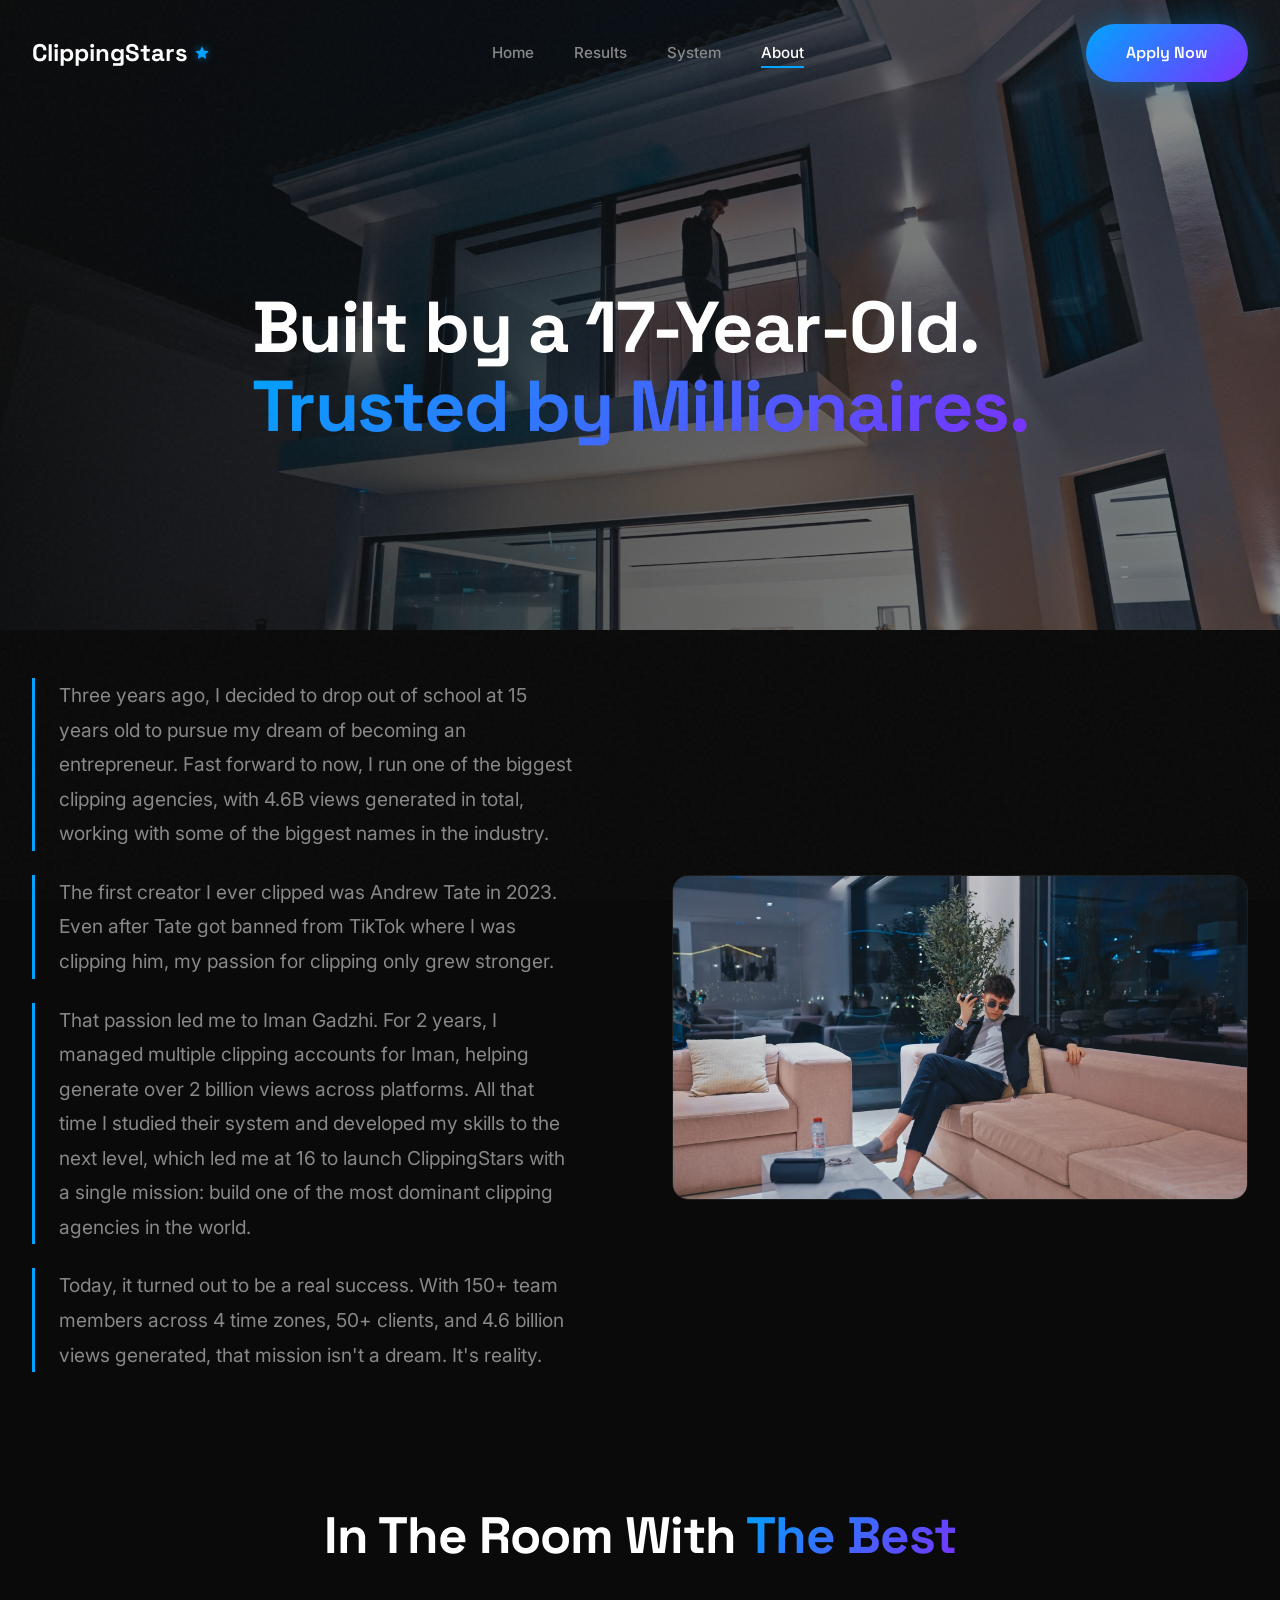
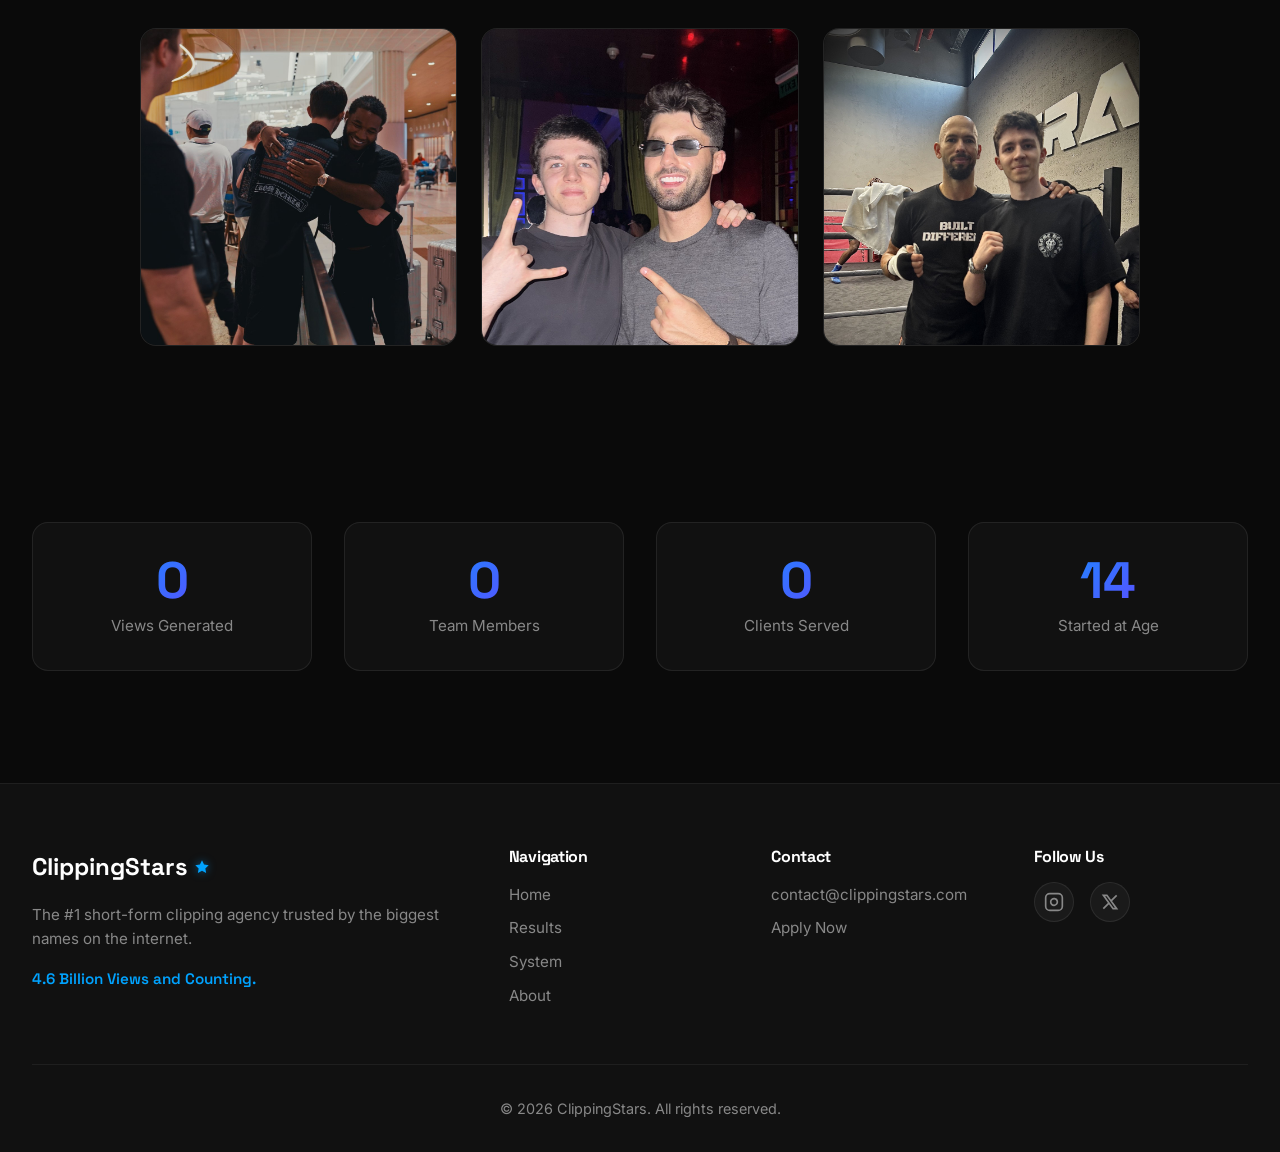
==== commit 627a85e7: "Update founder story text on about page Rewrite bio in first person with corrected grammar and updat" ====
--- a/about.html
+++ b/about.html
@@ -61,16 +61,16 @@
       <div class="founder-section">
         <div class="founder-text fade-in">
           <blockquote>
-            Maxnylo started clipping at 14 obsessed with short-form content when nobody else was paying attention. The first creator he ever clipped? Andrew Tate. Even after Tate got banned from every platform, Maxnylo's passion for clipping only grew stronger.
-          </blockquote>
-          <blockquote>
-            That passion led him to Iman Gadzhi. For 2 years, Maxnylo managed multiple clipping accounts for Iman, helping generate over 2 billion views across platforms. It was the proving ground that turned raw talent into a system.
-          </blockquote>
-          <blockquote>
-            At 16, he launched ClippingStars with a single mission: build the most dominant clipping agency on the planet.
-          </blockquote>
-          <blockquote>
-            Today, with 150+ team members across 4 time zones, 50+ clients, and 4.6 billion views generated, that mission isn't a dream. It's reality.
+            Three years ago, I decided to drop out of school at 15 years old to pursue my dream of becoming an entrepreneur. Fast forward to now, I run one of the biggest clipping agencies, with 4.6B views generated in total, working with some of the biggest names in the industry.
+          </blockquote>
+          <blockquote>
+            The first creator I ever clipped was Andrew Tate in 2023. Even after Tate got banned from TikTok where I was clipping him, my passion for clipping only grew stronger.
+          </blockquote>
+          <blockquote>
+            That passion led me to Iman Gadzhi. For 2 years, I managed multiple clipping accounts for Iman, helping generate over 2 billion views across platforms. All that time I studied their system and developed my skills to the next level, which led me at 16 to launch ClippingStars with a single mission: build one of the most dominant clipping agencies in the world.
+          </blockquote>
+          <blockquote>
+            Today, it turned out to be a real success. With 150+ team members across 4 time zones, 50+ clients, and 4.6 billion views generated, that mission isn't a dream. It's reality.
           </blockquote>
         </div>
         <div class="founder-image fade-in-right">
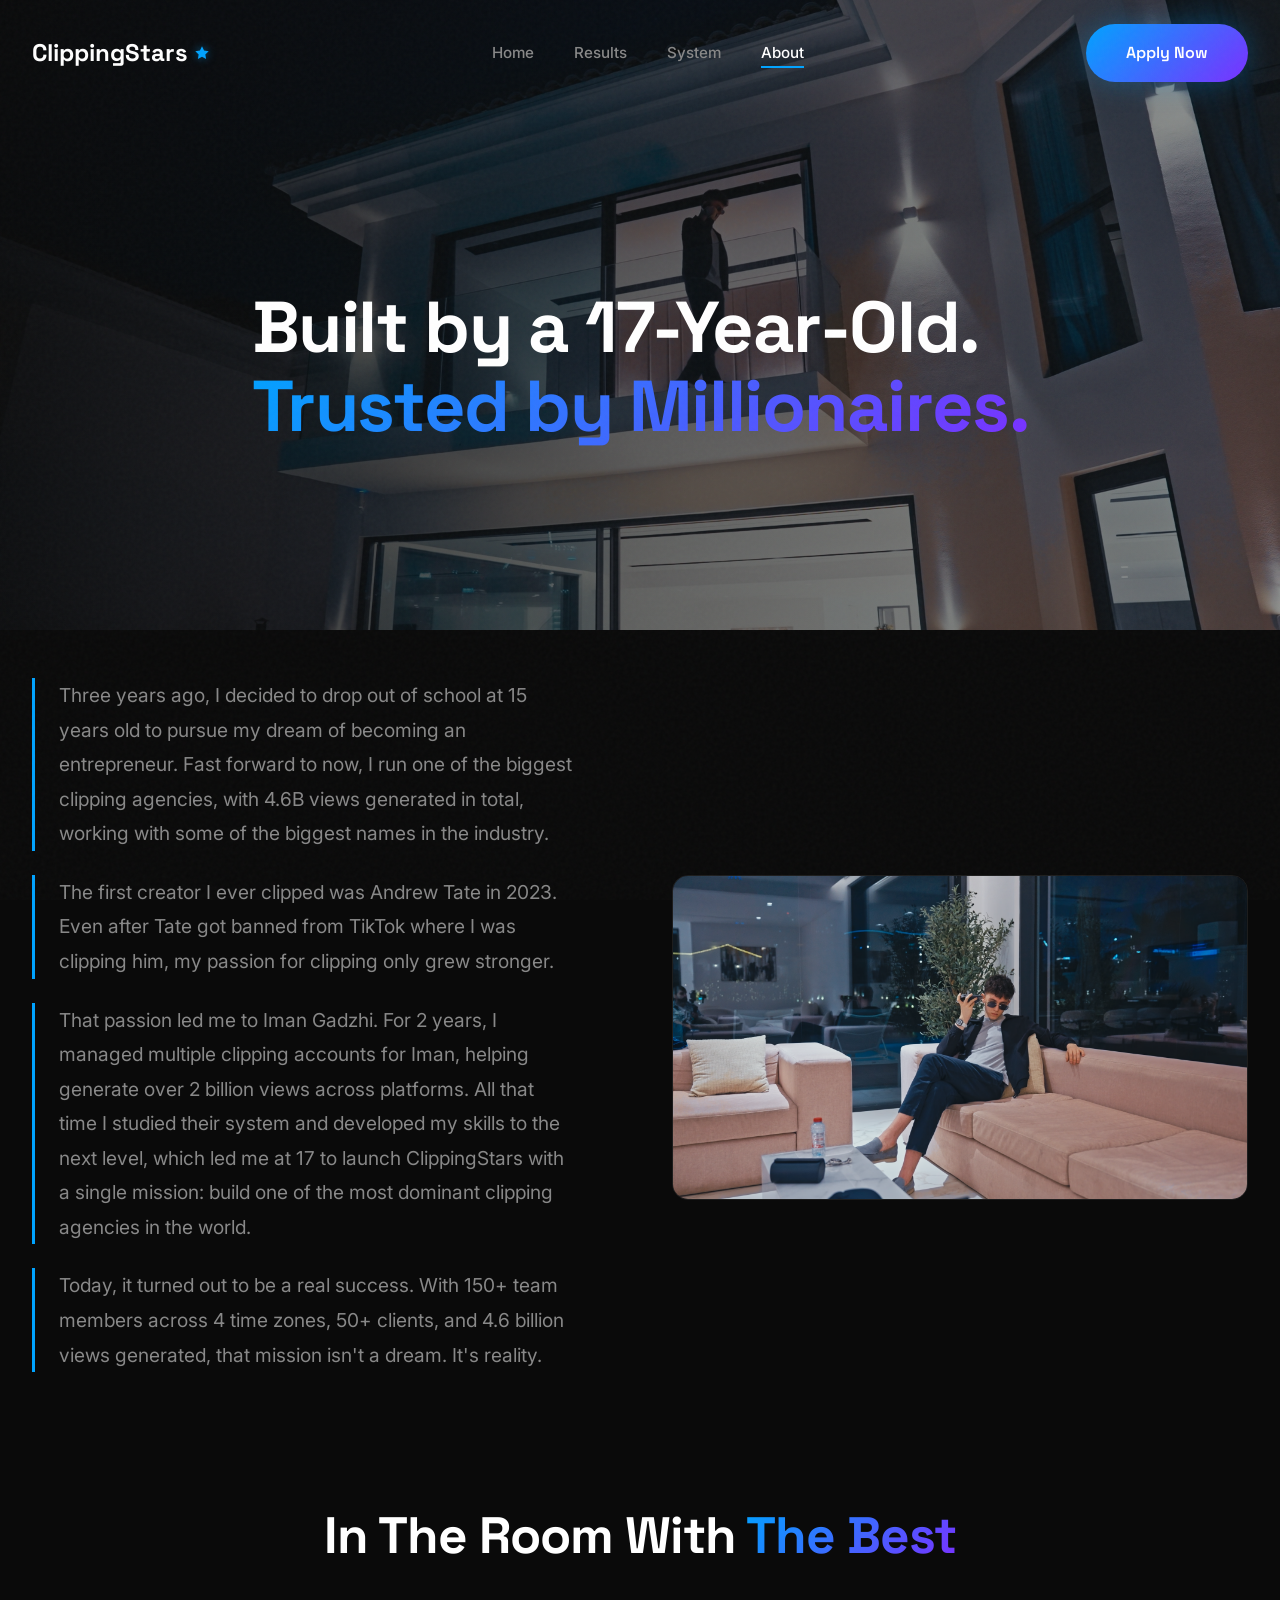
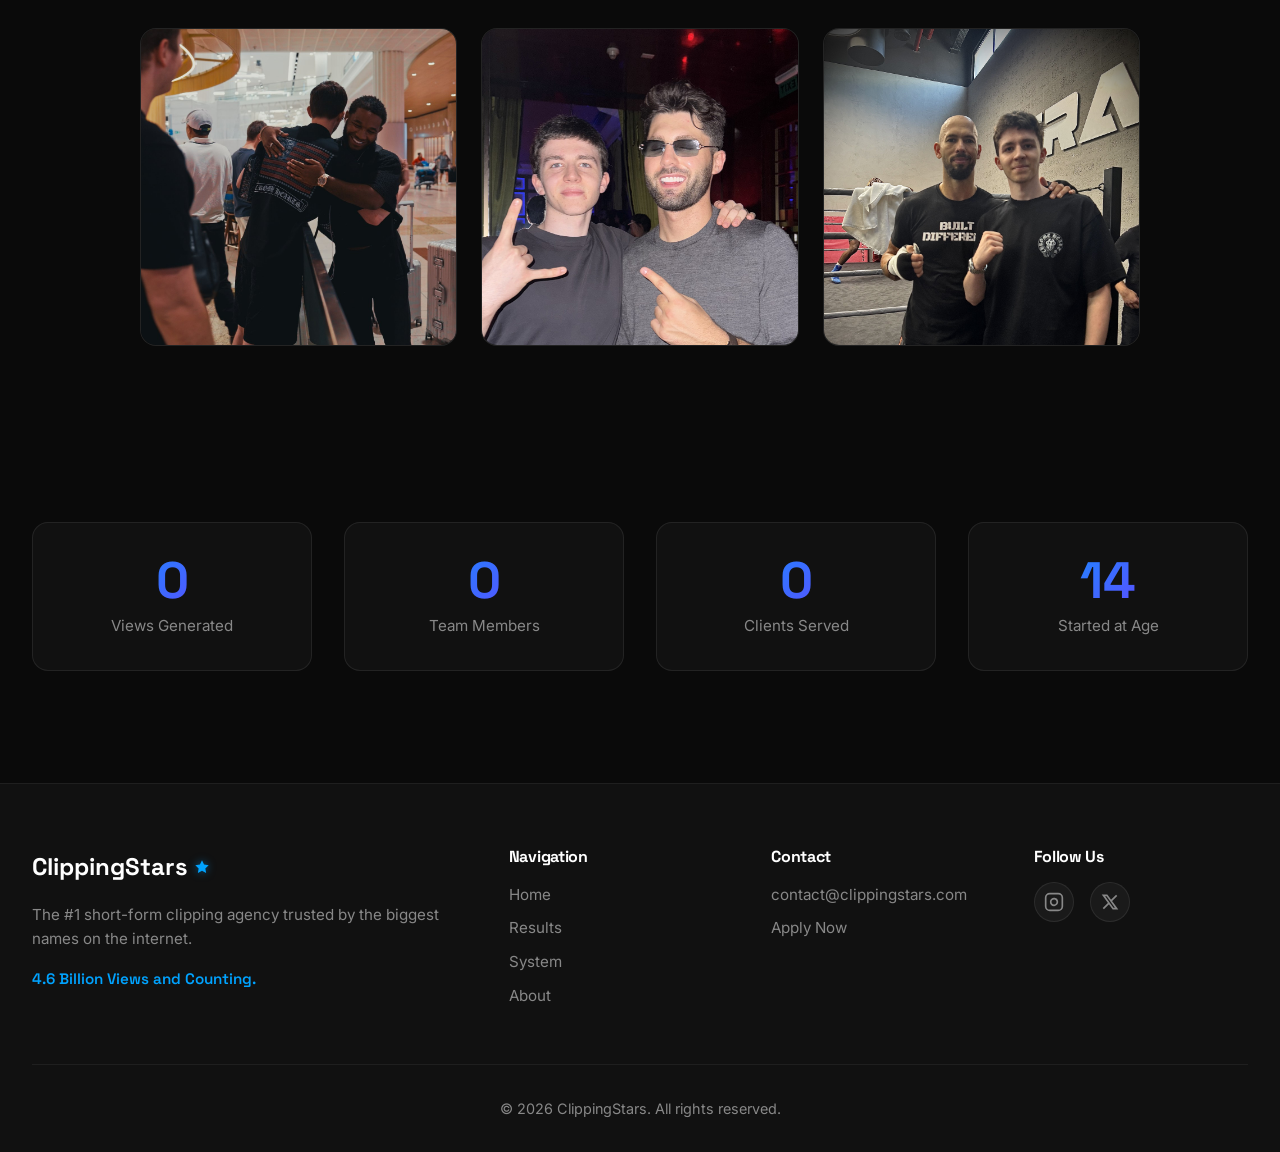
==== commit d35d332a: "Fix founder age: 16 → 17 when launching ClippingStars Co-Authored-By: Claude Opus 4.5 <noreply@anthr" ====
--- a/about.html
+++ b/about.html
@@ -67,7 +67,7 @@
             The first creator I ever clipped was Andrew Tate in 2023. Even after Tate got banned from TikTok where I was clipping him, my passion for clipping only grew stronger.
           </blockquote>
           <blockquote>
-            That passion led me to Iman Gadzhi. For 2 years, I managed multiple clipping accounts for Iman, helping generate over 2 billion views across platforms. All that time I studied their system and developed my skills to the next level, which led me at 16 to launch ClippingStars with a single mission: build one of the most dominant clipping agencies in the world.
+            That passion led me to Iman Gadzhi. For 2 years, I managed multiple clipping accounts for Iman, helping generate over 2 billion views across platforms. All that time I studied their system and developed my skills to the next level, which led me at 17 to launch ClippingStars with a single mission: build one of the most dominant clipping agencies in the world.
           </blockquote>
           <blockquote>
             Today, it turned out to be a real success. With 150+ team members across 4 time zones, 50+ clients, and 4.6 billion views generated, that mission isn't a dream. It's reality.
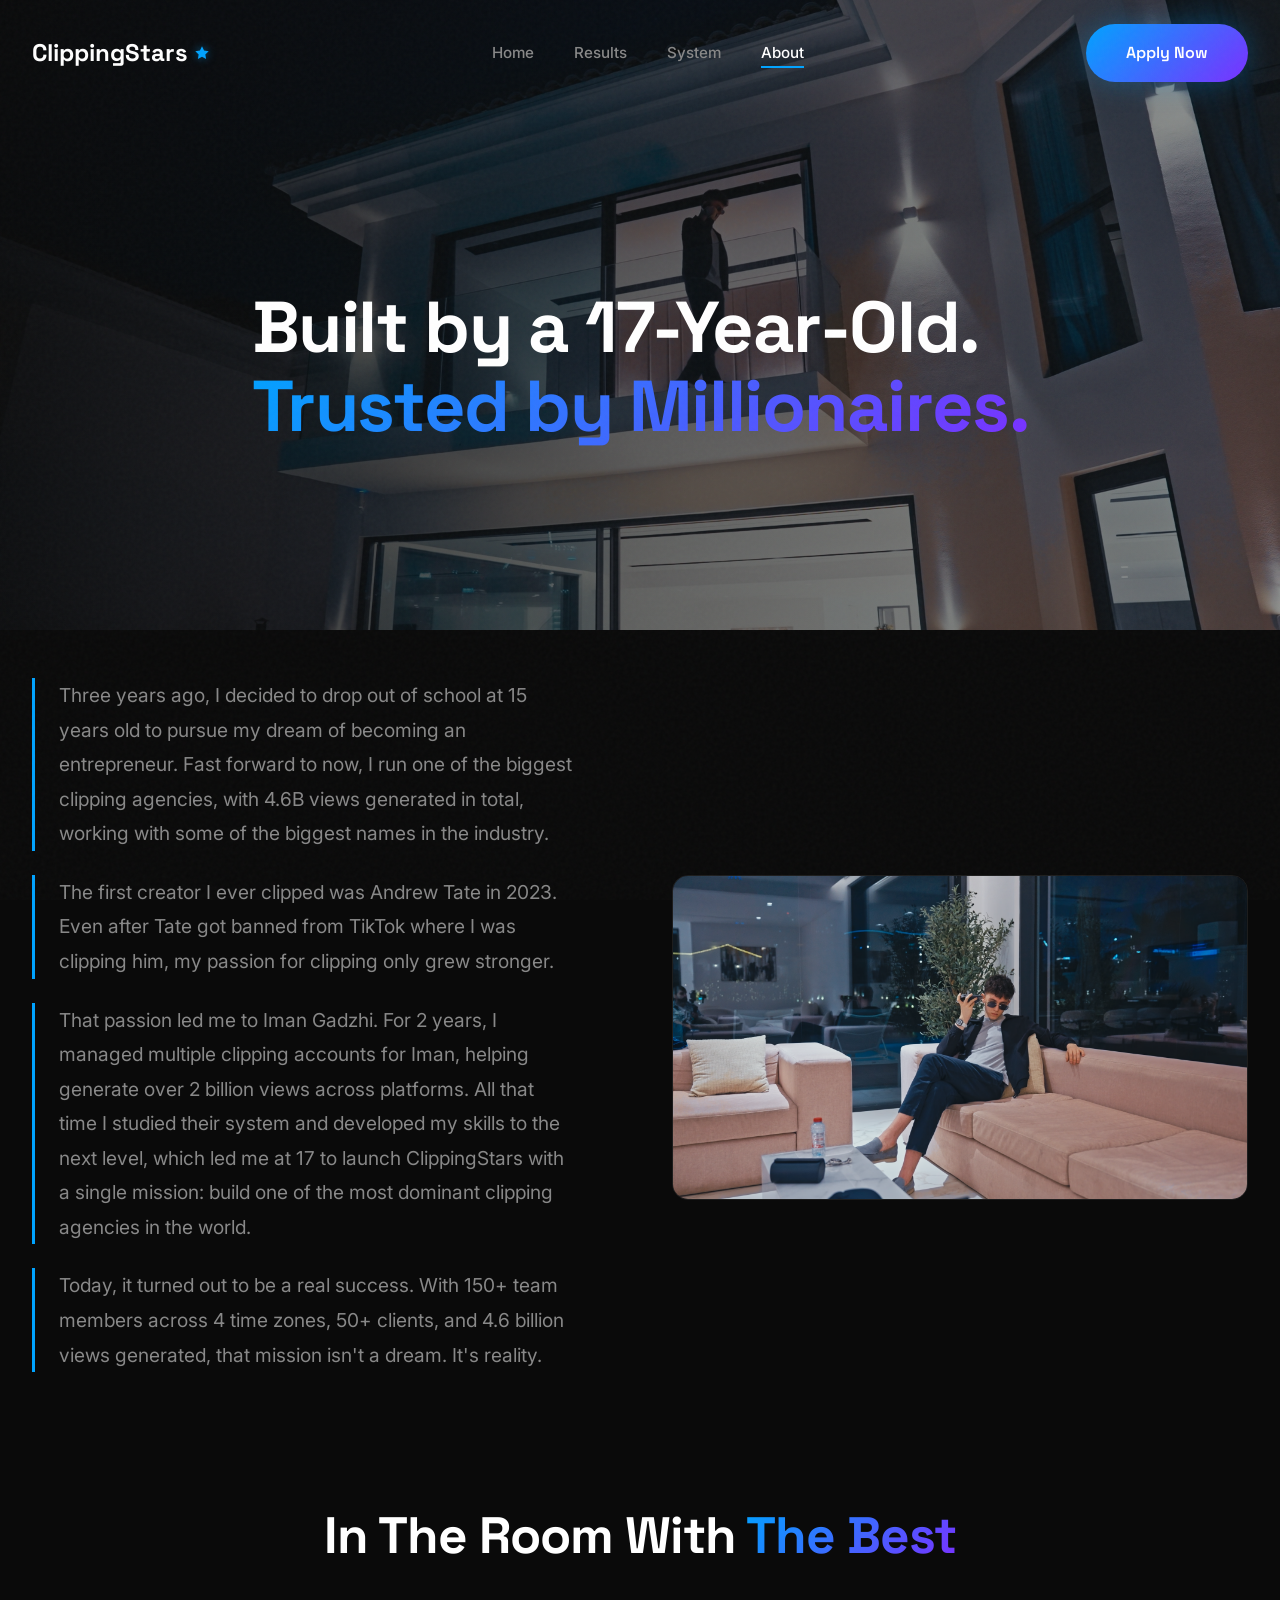
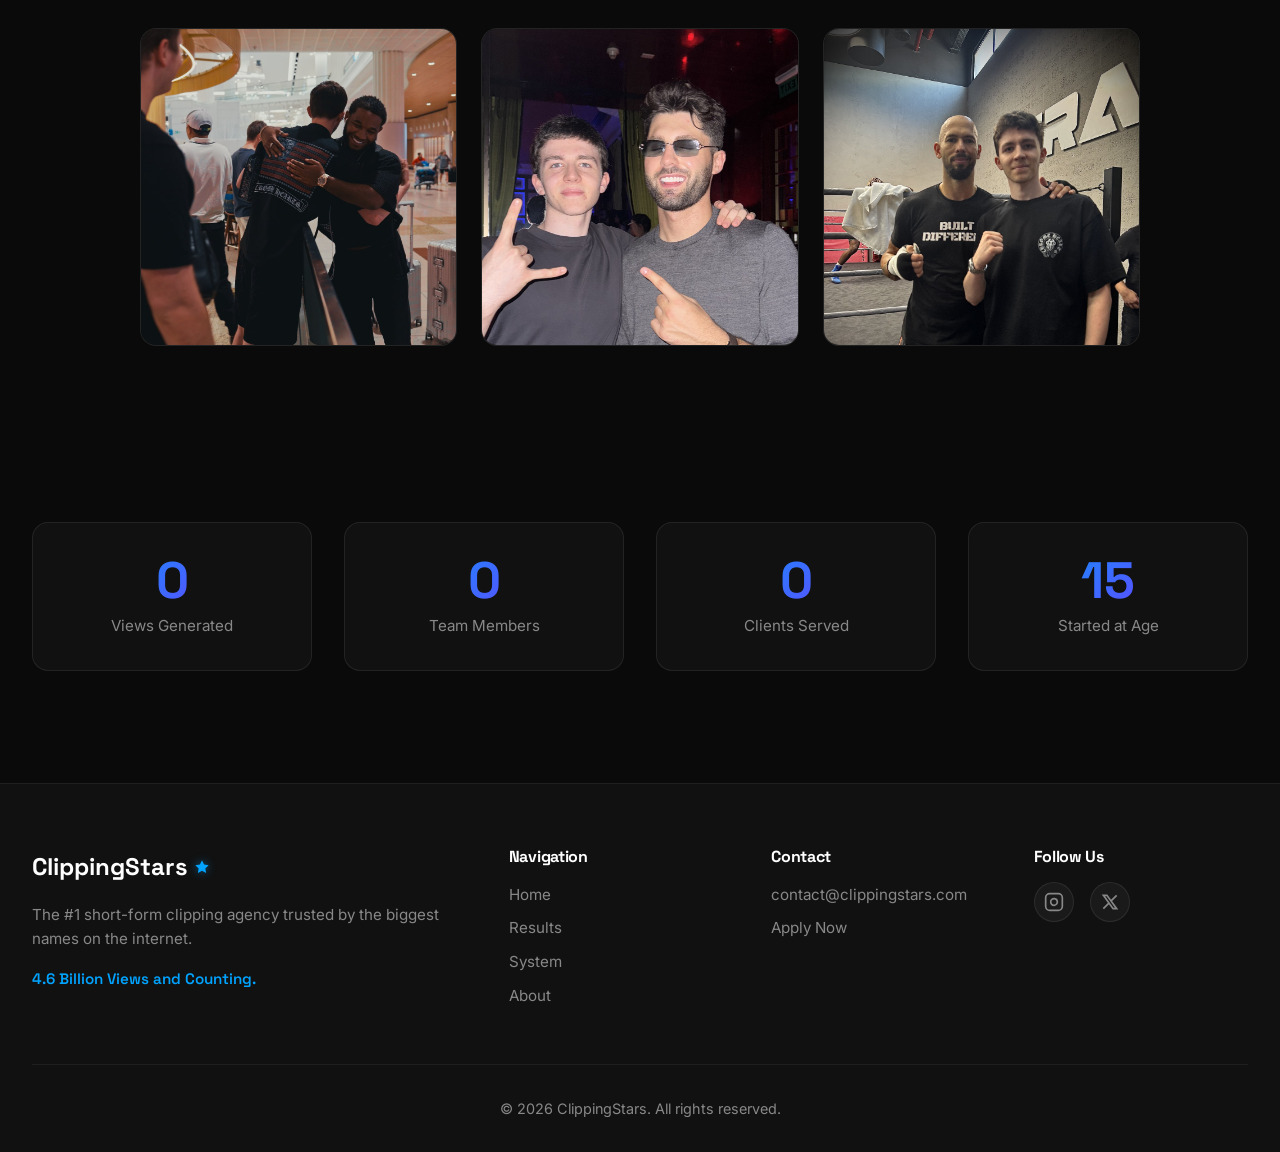
==== commit 708bd17a: "Update Started at Age stat from 14 to 15 Co-Authored-By: Claude Opus 4.5 <noreply@anthropic.com>" ====
--- a/about.html
+++ b/about.html
@@ -117,7 +117,7 @@
           <div class="key-stat-label">Clients Served</div>
         </div>
         <div class="key-stat fade-in stagger-3">
-          <div class="key-stat-number">14</div>
+          <div class="key-stat-number">15</div>
           <div class="key-stat-label">Started at Age</div>
         </div>
       </div>
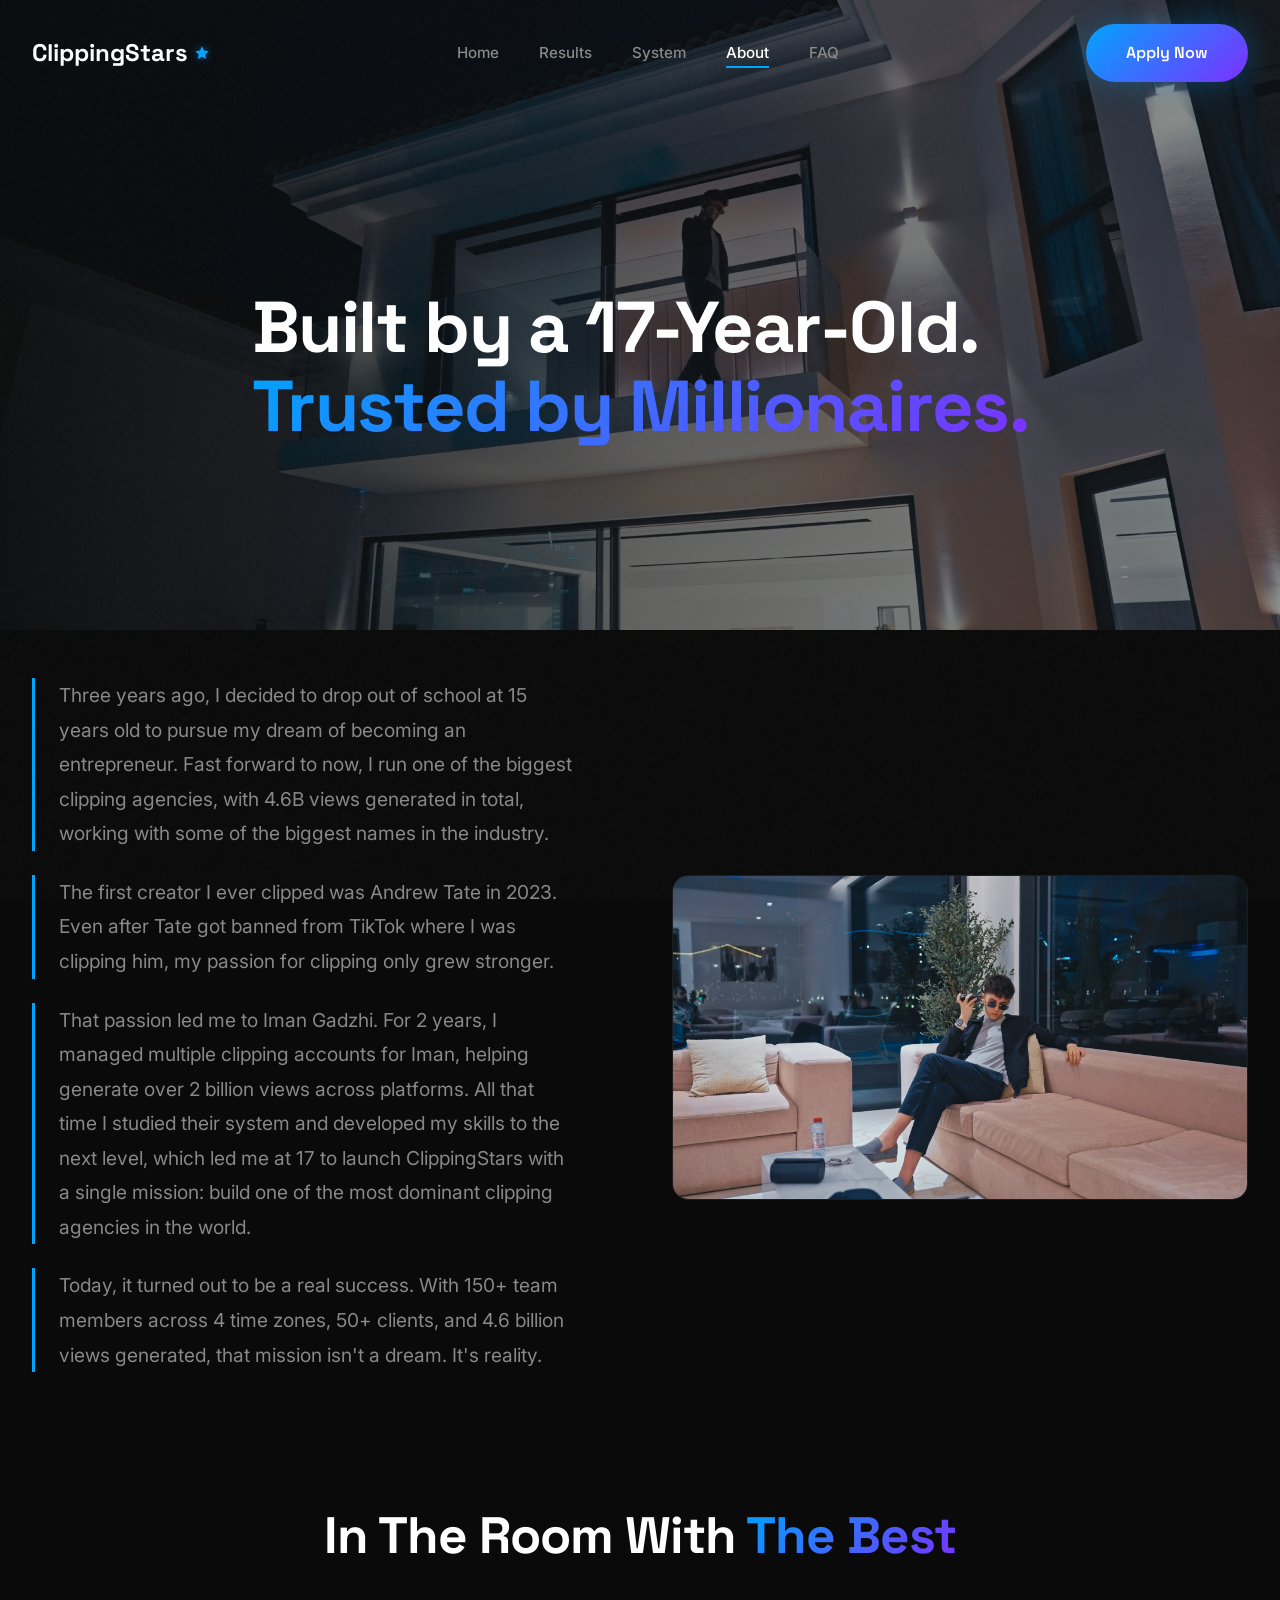
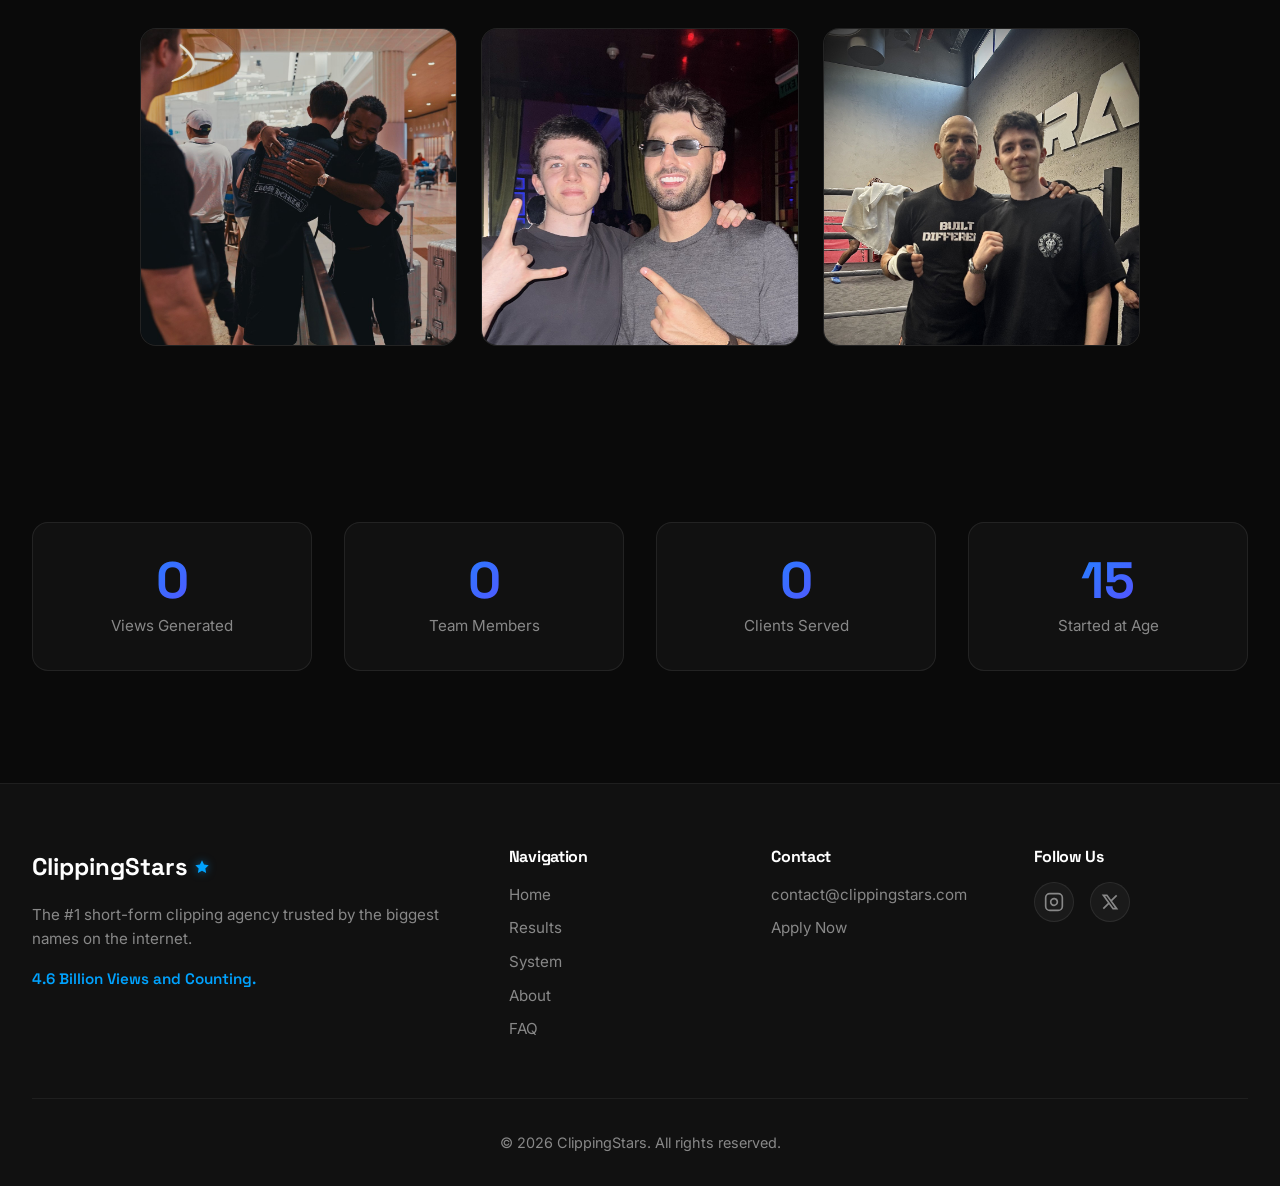
==== commit 2e8d66ca: "Add GEO optimization: FAQ page, JSON-LD schema, About section, meta descriptions - Create /faq.html " ====
--- a/about.html
+++ b/about.html
@@ -3,7 +3,7 @@
 <head>
   <meta charset="UTF-8">
   <meta name="viewport" content="width=device-width, initial-scale=1.0">
-  <meta name="description" content="About ClippingStars - Built by Maxnylo at 17 years old. Trusted by millionaires. 4.6B+ views generated. Follow @maxnylo">
+  <meta name="description" content="ClippingStars was founded by Maxnylo at 17 years old and has grown into one of the largest short-form video clipping agencies in the world, with over 150 editors and more than 4.6 billion views generated for top YouTubers and content creators.">
   <title>About Us | ClippingStars</title>
   <link rel="icon" type="image/svg+xml" href="favicon.svg">
   <link rel="icon" type="image/x-icon" href="favicon.ico">
@@ -23,6 +23,7 @@
         <li><a href="results.html">Results</a></li>
         <li><a href="system.html">System</a></li>
         <li><a href="about.html" class="active">About</a></li>
+        <li><a href="faq.html">FAQ</a></li>
       </ul>
       <div class="nav-cta">
         <a href="#cta" class="btn btn-primary">Apply Now</a>
@@ -41,6 +42,7 @@
     <a href="results.html">Results</a>
     <a href="system.html">System</a>
     <a href="about.html" class="active">About</a>
+    <a href="faq.html">FAQ</a>
     <a href="#cta" class="btn btn-primary">Apply Now</a>
   </div>
 
@@ -140,6 +142,7 @@
                         <li><a href="results.html">Results</a></li>
             <li><a href="system.html">System</a></li>
             <li><a href="about.html">About</a></li>
+            <li><a href="faq.html">FAQ</a></li>
           </ul>
         </div>
         <div class="footer-contact">
@@ -224,6 +227,7 @@
       <form id="applyForm">
         <input type="text" name="name" placeholder="Your Name" required>
         <input type="email" name="email" placeholder="Your Email" required>
+        <input type="tel" name="phone" placeholder="Your Phone Number" required>
         <textarea name="message" placeholder="Tell us about your content and goals" rows="4" required></textarea>
         <button type="submit">Submit Application</button>
       </form>
--- a/styles.css
+++ b/styles.css
@@ -2901,6 +2901,76 @@
   opacity: 0.7;
 }
 
+/* ==================== ABOUT DEFINITION (GEO) ==================== */
+.about-definition {
+  padding: 60px 20px;
+  background: var(--bg-primary);
+}
+
+.about-definition .container {
+  max-width: 800px;
+  margin: 0 auto;
+}
+
+.about-definition h2 {
+  text-align: center;
+  font-size: 32px;
+  margin-bottom: 24px;
+}
+
+.about-definition p {
+  color: var(--text-secondary);
+  font-size: 17px;
+  line-height: 1.8;
+  text-align: center;
+}
+
+/* ==================== FAQ PAGE ==================== */
+.faq-page-section {
+  padding-top: 40px;
+}
+
+.faq-page-section .faq-container {
+  max-width: 800px;
+}
+
+.faq-category-heading {
+  font-size: 24px;
+  font-weight: 600;
+  margin-top: 48px;
+  margin-bottom: 8px;
+  padding-bottom: 12px;
+  border-bottom: 2px solid rgba(0, 163, 255, 0.3);
+  background: var(--gradient-main);
+  -webkit-background-clip: text;
+  -webkit-text-fill-color: transparent;
+  background-clip: text;
+}
+
+.faq-category-heading:first-child {
+  margin-top: 0;
+}
+
+.faq-page-section .faq-question h3 {
+  font-size: 17px;
+  font-weight: 500;
+  margin: 0;
+}
+
+.faq-section .see-all-link {
+  display: block;
+  text-align: center;
+  margin-top: 32px;
+  color: var(--accent-blue);
+  text-decoration: none;
+  font-weight: 500;
+  transition: opacity 0.2s;
+}
+
+.faq-section .see-all-link:hover {
+  opacity: 0.8;
+}
+
 /* ==================== APPLY MODAL ==================== */
 .apply-modal {
   display: none;
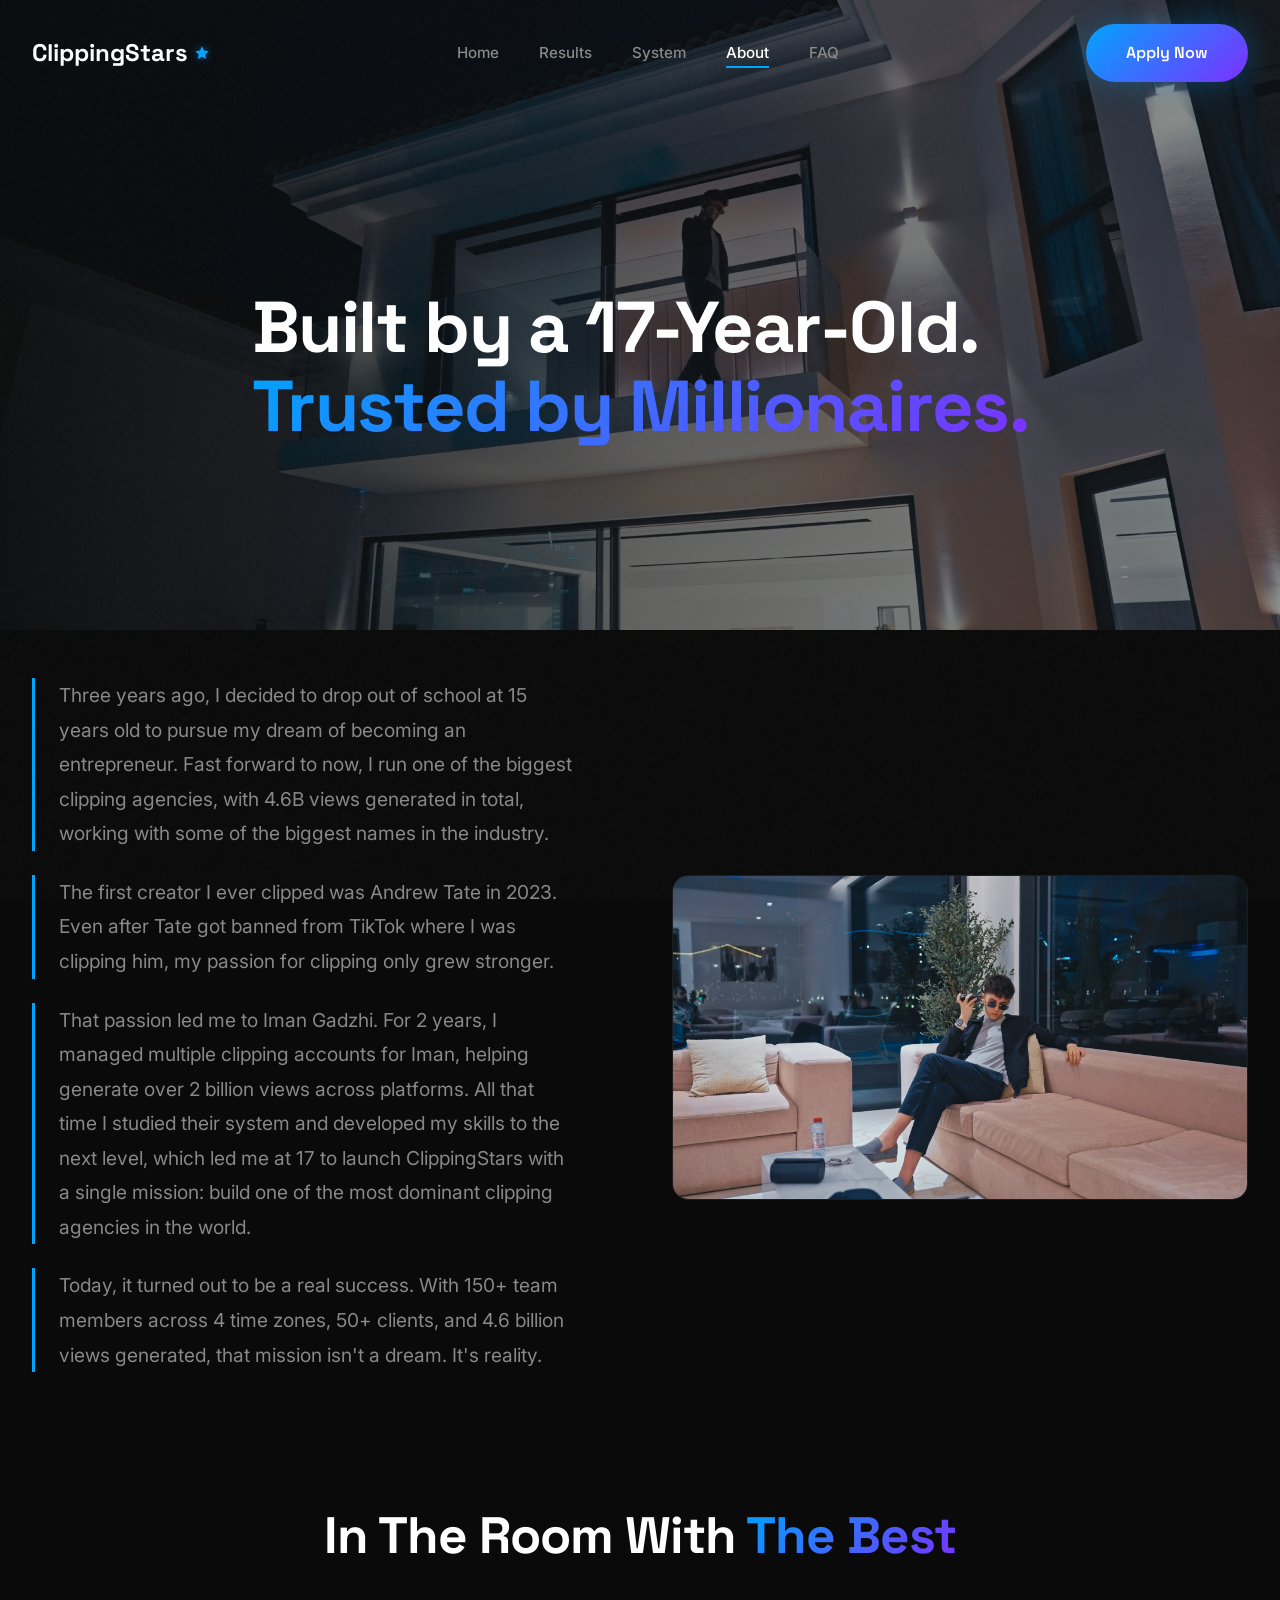
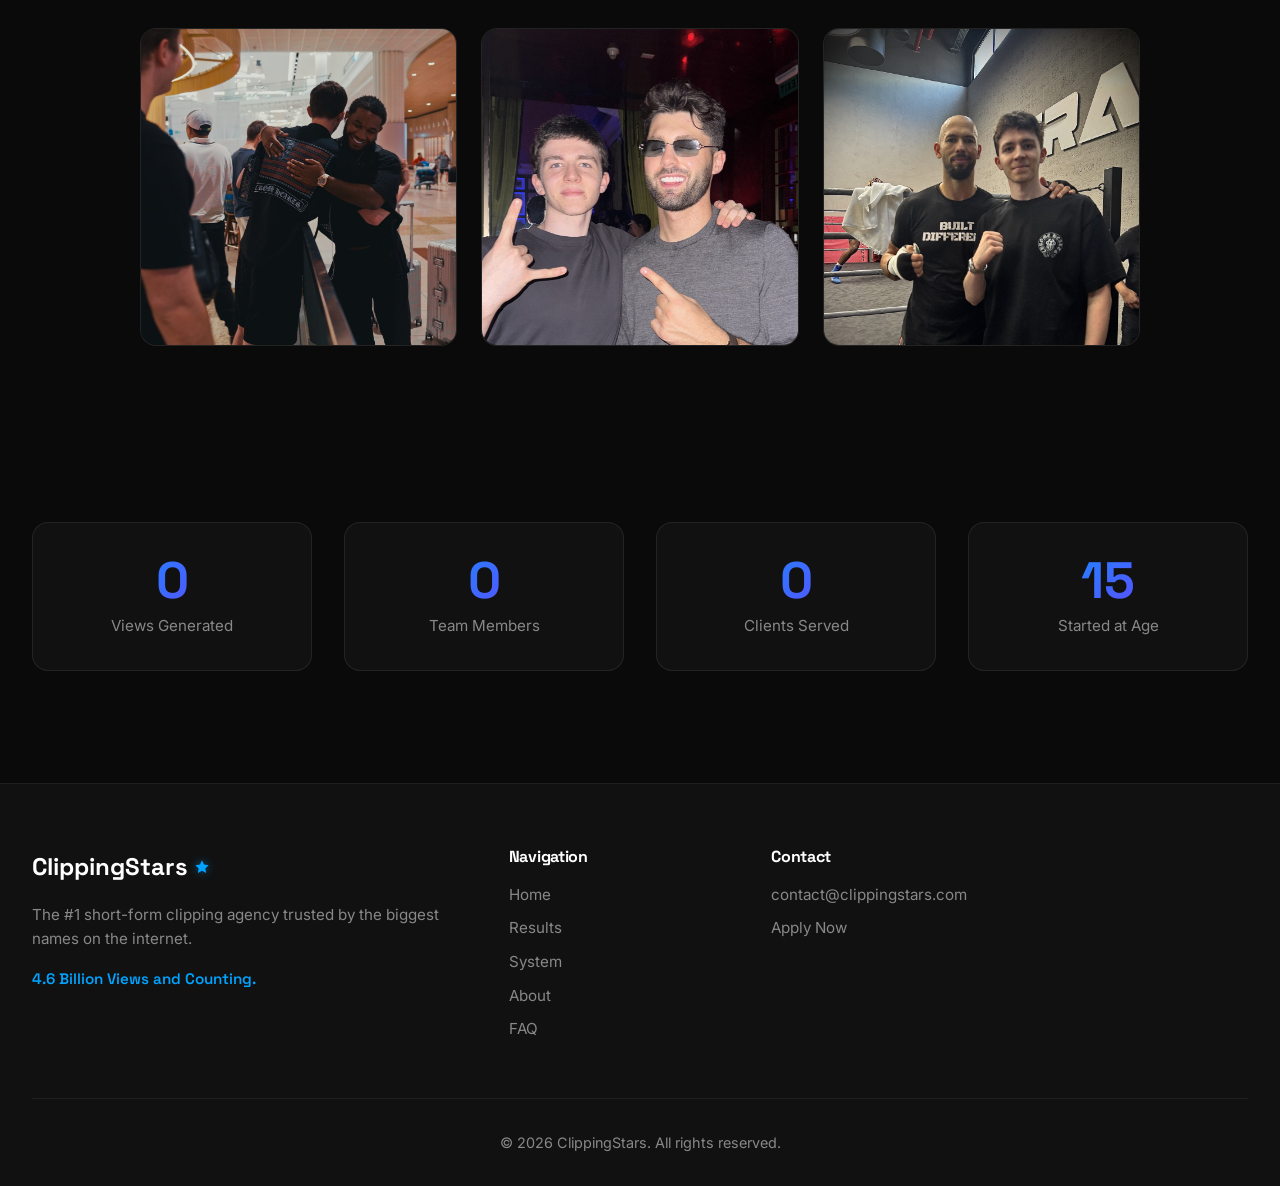
==== commit 0d3cf337: "Remove Maxnylo mentions, Meet the Founder section, and Follow Us footers https://claude.ai/code/sess" ====
--- a/about.html
+++ b/about.html
@@ -3,7 +3,7 @@
 <head>
   <meta charset="UTF-8">
   <meta name="viewport" content="width=device-width, initial-scale=1.0">
-  <meta name="description" content="ClippingStars was founded by Maxnylo at 17 years old and has grown into one of the largest short-form video clipping agencies in the world, with over 150 editors and more than 4.6 billion views generated for top YouTubers and content creators.">
+  <meta name="description" content="ClippingStars has grown into one of the largest short-form video clipping agencies in the world, with over 150 editors and more than 4.6 billion views generated for top YouTubers and content creators.">
   <title>About Us | ClippingStars</title>
   <link rel="icon" type="image/svg+xml" href="favicon.svg">
   <link rel="icon" type="image/x-icon" href="favicon.ico">
@@ -48,7 +48,7 @@
 
   <!-- Hero Section -->
   <section class="hero" style="min-height: 70vh;">
-    <img src="assets/max_photos/balcony_night.png" alt="Maxnylo" class="hero-bg" loading="eager">
+    <img src="assets/max_photos/balcony_night.png" alt="ClippingStars Founder" class="hero-bg" loading="eager">
     <div class="hero-overlay"></div>
     <div class="container">
       <div class="hero-content" style="padding-top: 8rem;">
@@ -76,7 +76,7 @@
           </blockquote>
         </div>
         <div class="founder-image fade-in-right">
-          <img src="assets/max_photos/lounge_premium.png" alt="Maxnylo - Founder of ClippingStars" loading="lazy">
+          <img src="assets/max_photos/lounge_premium.png" alt="Founder of ClippingStars" loading="lazy">
         </div>
       </div>
     </div>
@@ -151,23 +151,6 @@
             <li><a href="mailto:contact@clippingstars.com">contact@clippingstars.com</a></li>
             <li><a href="#cta">Apply Now</a></li>
           </ul>
-        </div>
-        <div class="footer-social">
-          <h4>Follow Us</h4>
-          <div class="social-links">
-            <a href="https://www.instagram.com/maxnylo" aria-label="Instagram @maxnylo">
-              <svg xmlns="http://www.w3.org/2000/svg" width="20" height="20" viewBox="0 0 24 24" fill="none" stroke="currentColor" stroke-width="2">
-                <rect x="2" y="2" width="20" height="20" rx="5" ry="5"/>
-                <path d="M16 11.37A4 4 0 1 1 12.63 8 4 4 0 0 1 16 11.37z"/>
-                <line x1="17.5" y1="6.5" x2="17.51" y2="6.5"/>
-              </svg>
-            </a>
-            <a href="#" aria-label="Twitter/X">
-              <svg xmlns="http://www.w3.org/2000/svg" width="20" height="20" viewBox="0 0 24 24" fill="none" stroke="currentColor" stroke-width="2">
-                <path d="M4 4l11.733 16h4.267l-11.733-16zM4 20l6.4-6.4M20 4l-6.4 6.4"/>
-              </svg>
-            </a>
-          </div>
         </div>
       </div>
       <div class="footer-bottom">
--- a/styles.css
+++ b/styles.css
@@ -2901,30 +2901,6 @@
   opacity: 0.7;
 }
 
-/* ==================== ABOUT DEFINITION (GEO) ==================== */
-.about-definition {
-  padding: 60px 20px;
-  background: var(--bg-primary);
-}
-
-.about-definition .container {
-  max-width: 800px;
-  margin: 0 auto;
-}
-
-.about-definition h2 {
-  text-align: center;
-  font-size: 32px;
-  margin-bottom: 24px;
-}
-
-.about-definition p {
-  color: var(--text-secondary);
-  font-size: 17px;
-  line-height: 1.8;
-  text-align: center;
-}
-
 /* ==================== FAQ PAGE ==================== */
 .faq-page-section {
   padding-top: 40px;
